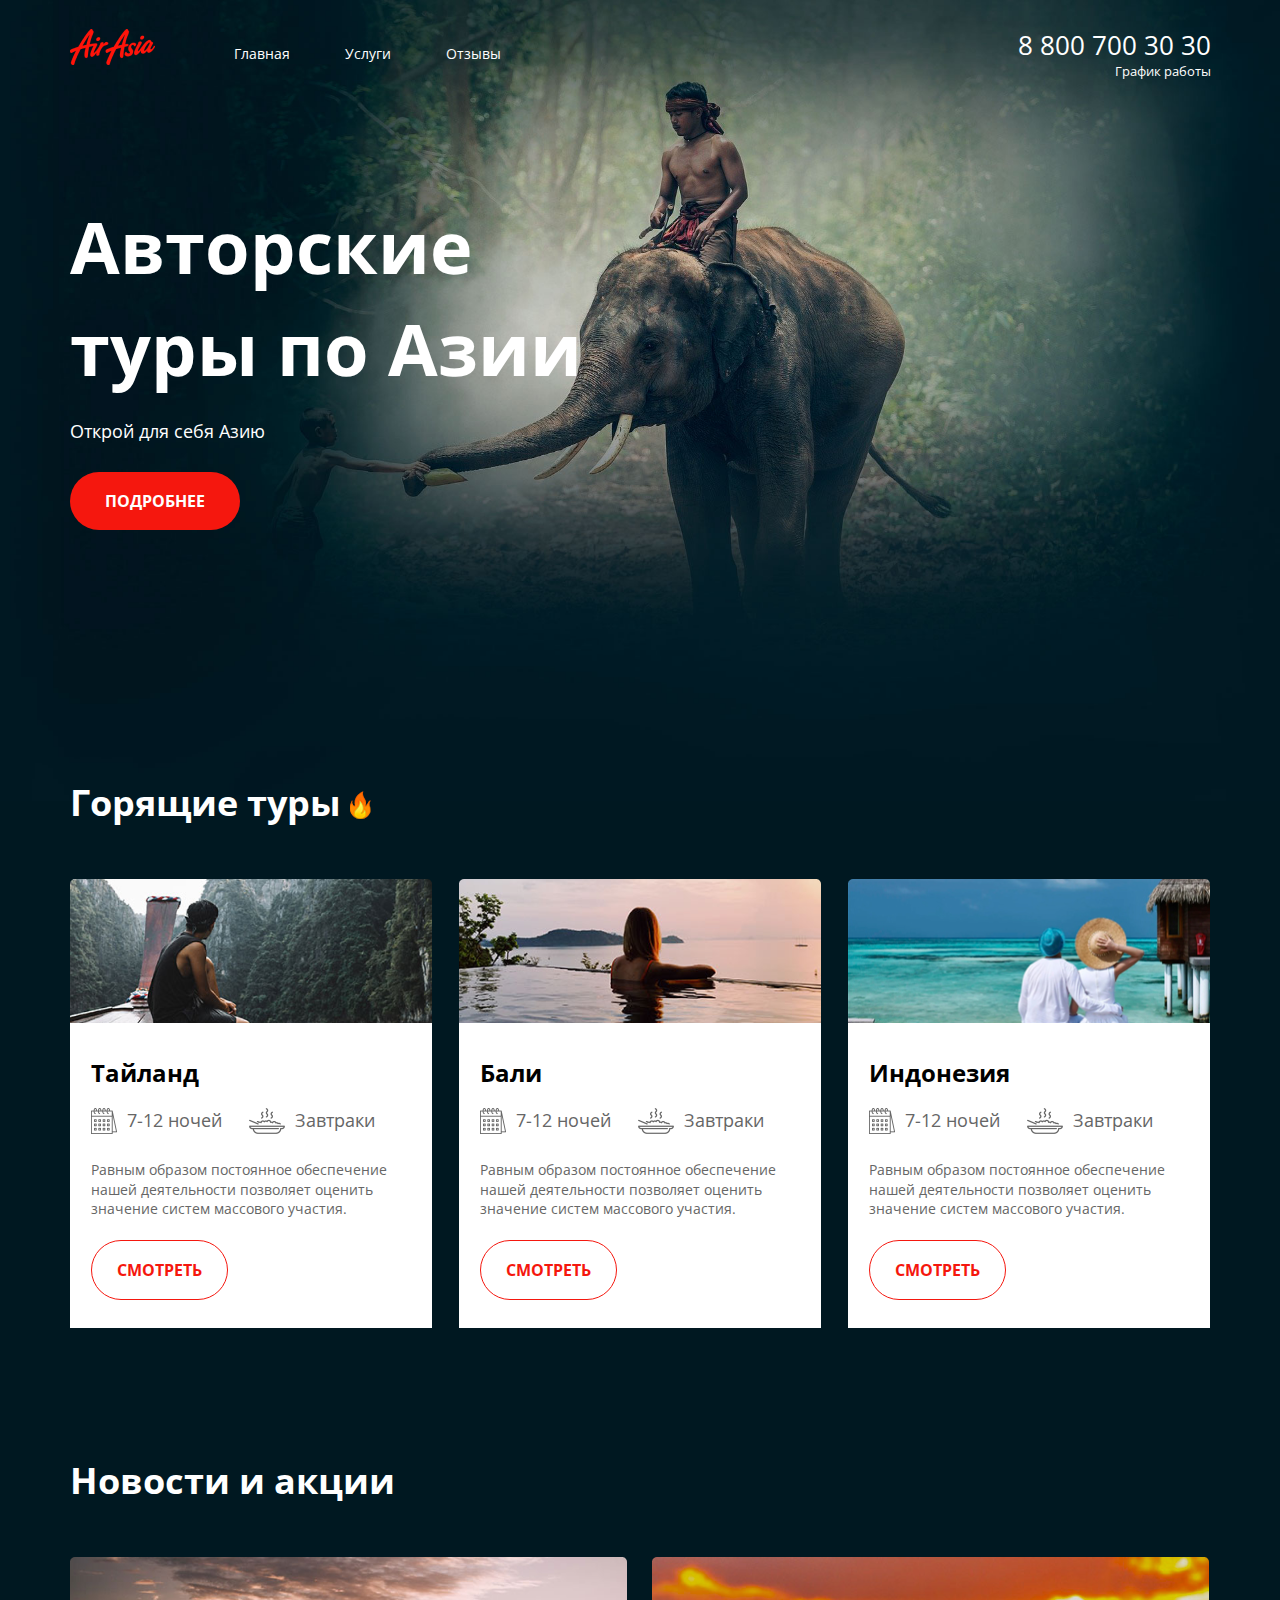
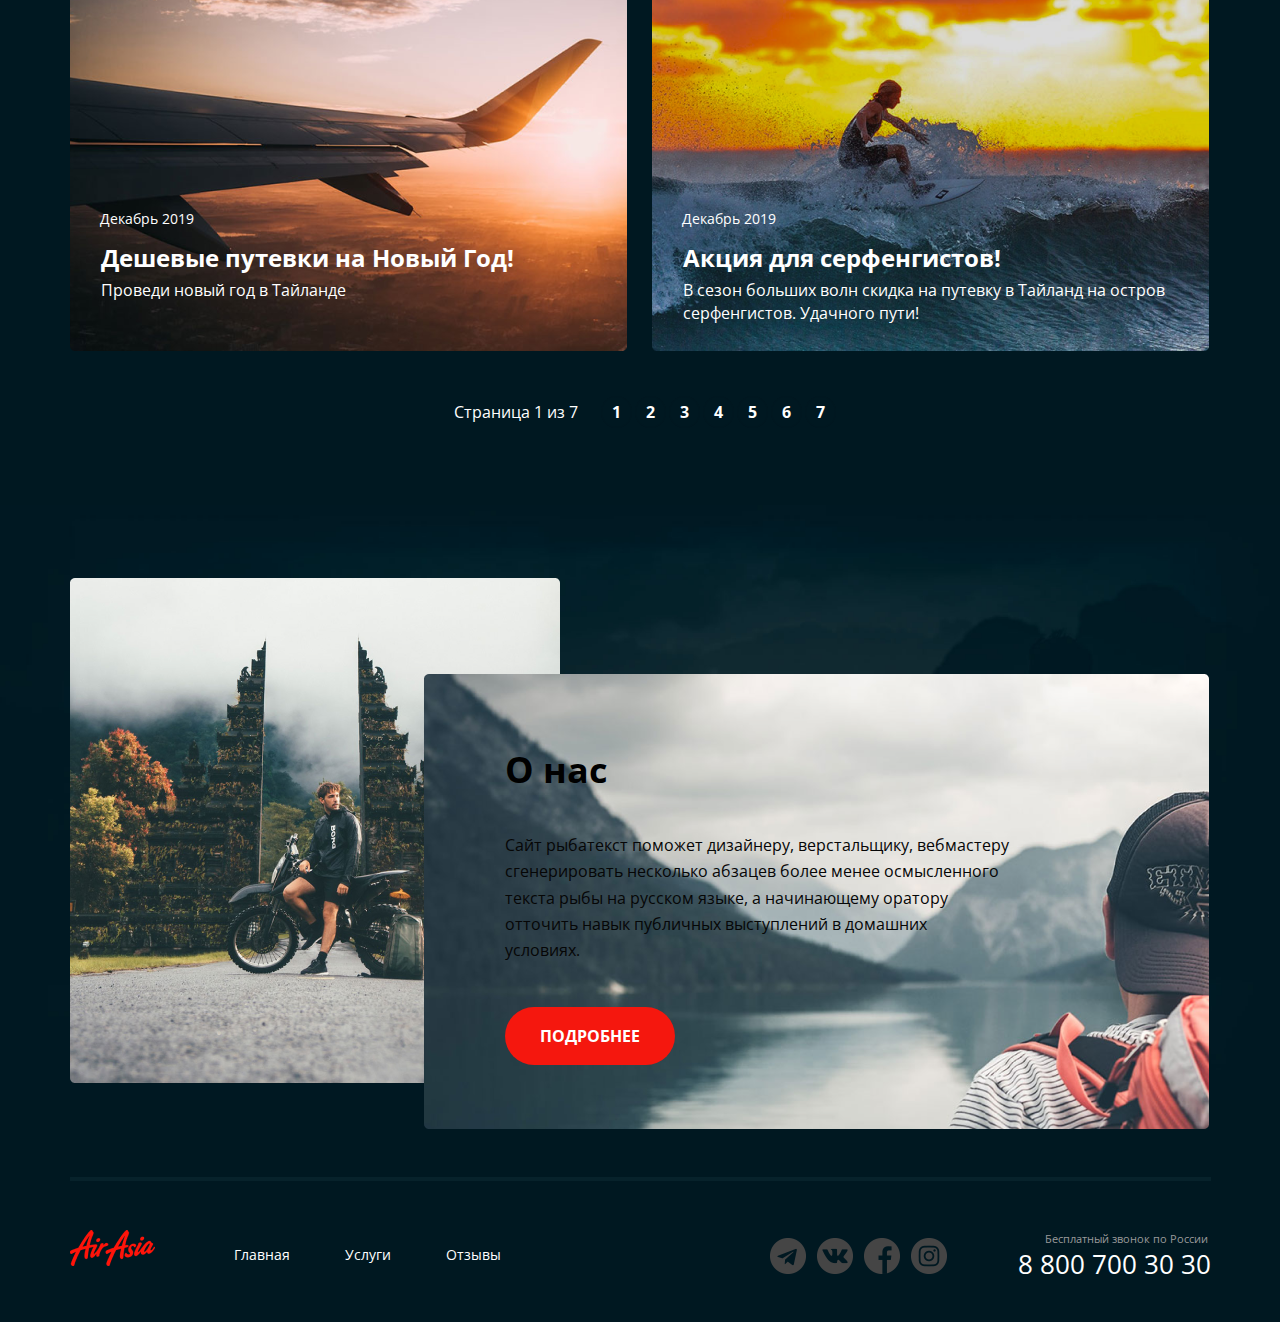
==== index.html @ 99b178eb "com" ====
<!DOCTYPE html>
<html lang="en">
<head>
	<meta charset="UTF-8">
	<meta http-equiv="X-UA-Compatible" content="IE=edge">
	<meta name="viewport" content="width=device-width, initial-scale=1.0">
	<title>Air | Asia</title>
	<link rel="preconnect" href="https://fonts.googleapis.com">
	<link rel="preconnect" href="https://fonts.gstatic.com" crossorigin>
	<link href="https://fonts.googleapis.com/css2?family=Open+Sans:wght@300;400;700&display=swap" rel="stylesheet">
	<link rel="stylesheet" href="./main.css">
</head>
<body>
	<div class="wrapper">
		<div class="wrapper__container wrapper__container--main">
			<header class="header">
				<div class="container header__container">
						<a href="#" class="logo">
							<img src="./img/air__asia__logo.png" alt=" " class="logo__img" />
						</a>
						<nav class="menu">
							<ul class="menu__list">
								<li class="menu___item">
									<a href="# " class="menu__link">Главная</a>
								</li>
								<li class="menu___item">
									<a href="# " class="menu__link">Услуги</a> 
								</li>
								<li class="menu___item">
									<a href="# " class="menu__link">Отзывы</a> 
								</li>
							</ul>
						</nav>
					<adress class="contact">
						<a href="tel.:+78007003030" class="contact__phone">
							8 800 700 30 30
						</a>
						<div class="info">
							<a href="#" class="contact__info">График работы</a>
						</div>
					</adress>
				</div>
			</header>
			<main class="maincontent">
				<section class="hello">
					<div class="container hello__container">
						<h1 class="hello__tiltle">
							Авторские<br>
							туры по Азии
						</h1>
						<div class="hello__subtiltle">
							Открой для себя Азию
						</div>
						<a href="#" class="btn">
							Подробнее
						</a>
					</div>
				</section>
				<section class="offers">
					<div class="container offers__container">
						<div class="tiltles">
							<h2 class="tiltle ">
								Горящие туры
							</h2>
								<img src="/img/flame__logo.png" alt="" class="tiltle--logo">
						</div>
						<ul class="offers__list">
							<li class="offers__item">
								<img src="./img/thailand.png" alt="" class="offers__img">
								<div class="offers__content">
									<ul class="offers__feature">
										<li class="offers__feature--tiltle">
											<h5 class="offers__tiltle">
												Тайланд
											</h5>
										</li>
										<li class="offers__feature--item">
											<img src="./img/calend.png" alt="" class="offers__feature--icon">
											<div class="offers__feature--text">
													7-12 ночей
											</div>
										</li>
										<li class="offers__feature--item">
											<img src="./img/meal.png" alt="" class="offers__feature--icon">
											<div class="offers__feature--text">
												Завтраки
											</div>
										</li>
										<li class="offers__feature--item">
											<p class="offers__text">
												Равным образом постоянное обеспечение<br>
												нашей деятельности позволяет оценить<br>
												значение систем массового участия.
											</p>
										</li>
										<li class="offers__feature--btn">
											<a href="#" class="btn btn--light">
												Смотреть
											</a>
										</li>
									</ul>
								</div>
							</li>
							<li class="offers__item">
								<img src="./img/bali.png" alt="" class="offers__img">
								<div class="offers__content">
									<ul class="offers__feature">
										<li class="offers__feature--tiltle">
											<h5 class="offers__tiltle">
												Бали
											</h5>
										</li>
										<li class="offers__feature--item">
											<img src="./img/calend.png" alt="" class="offers__feature--icon">
											<div class="offers__feature--text">
												7-12 ночей
											</div>
										</li>
										<li class="offers__feature--item">
											<img src="./img/meal.png" alt="" class="offers__feature--icon">
											<div class="offers__feature--text">
												Завтраки
											</div>
										</li>
										<li class="offers__feature--item">
											<p class="offers__text">
												Равным образом постоянное обеспечение<br>
												нашей деятельности позволяет оценить<br>
												значение систем массового участия.
											</p>
										</li>
										<li class="offers__feature--btn">
											<a href="#" class="btn btn--light">
												Смотреть
											</a>
										</li>
									</ul>
								</div>
							</li>
							<li class="offers__item">
								<img src="./img/indonesia.png" alt="" class="offers__img">
								<div class="offers__content">
									<ul class="offers__feature">
										<li class="offers__feature--tiltle">
											<h5 class="offers__tiltle">
												Индонезия
											</h5>
										</li>
										<li class="offers__feature--item">
											<img src="./img/calend.png" alt="" class="offers__feature--icon">
											<div class="offers__feature--text">
												7-12 ночей
											</div>
										</li>
										<li class="offers__feature--item">
											<img src="./img/meal.png" alt="" class="offers__feature--icon">
											<div class="offers__feature--text">
												Завтраки
											</div>
										</li>
										<li class="offers__feature--item">
											<p class="offers__text">
												Равным образом постоянное обеспечение<br>
												нашей деятельности позволяет оценить<br>
												значение систем массового участия.
											</p>
										</li>
										<li class="offers__feature--btn">
											<a href="#" class="btn btn--light">
												Смотреть
											</a>
										</li>
									</ul>
								</div>
							</li>
						</ul>
					</div>
				</section>
				<section class="promotions">
					<div class="container promotions__container">
						<h2 class="tiltle">
							Новости и акции
						</h2>
						<ul class="promotions__list">
							<li class="promotions__item-one">
								<ul class="promotions__feature">
									<li class="promotions__feature--item">
										<p class="promotions__text--tiltle">
											Декабрь 2019
										</p>
									</li>
									<h3 class="promotions__tiltle">
										Дешевые путевки на Новый Год!
									</h3>
									<li class="promotions__feature--item">
										<p class="promotions__text">
											Проведи новый год в Тайланде
										</p>
									</li>
								</ul>
							</li>
							<li class="promotions__item-two">
								<ul class="promotions__feature">
									<li class="promotions__feature--item">
										<p class="promotions__text--tiltle">
											Декабрь 2019
										</p>
									</li>
									<h3 class="promotions__tiltle">
										Акция для серфенгистов!
									</h3>
									<li class="promotions__feature--item">
										<p class="promotions__text">
											В сезон больших волн скидка на путевку в Тайланд на остров<br>
											серфенгистов. Удачного пути!
										</p>
									</li>
								</ul>
							</li>
						</ul>
						<div class="pages">
							<p class="page">
								Страница 1 из 7
							</p>
							<ul class="pages__list">
								<li class="pages_item">
									<a href="#" class="pages_item-btn">
										1
									</a>
								</li>
								<li class="pages_item">
									<a href="#" class="pages_item-btn">
										2
									</a>
								</li>
								<li class="pages_item">
									<a href="#" class="pages_item-btn">
										3
									</a>
								</li>
								<li class="pages_item">
									<a href="#" class="pages_item-btn">
										4
									</a>
								</li>
								<li class="pages_item">
									<a href="#" class="pages_item-btn">
										5
									</a>
								</li>
								<li class="pages_item">
									<a href="#" class="pages_item-btn">
										6
									</a>
								</li>
								<li class="pages_item">
									<a href="#" class="pages_item-btn">
										7
									</a>
								</li>
							</ul>
						</div>
					</div>
				</section>
				<section class="aboutus">
					<div class="container aboutus__container">
						<div class="aboutus__logo-first">
						</div>
						<div class="aboutus__logo-second">
							<h2 class="tiltle tiltle--color-black">
								О нас
							</h2>
							<p class="aboutus__content">
								Сайт рыбатекст поможет дизайнеру, верстальщику, вебмастеру<br>
								сгенерировать несколько абзацев более менее осмысленного<br>
								текста рыбы на русском языке, а начинающему оратору<br>
								отточить навык публичных выступлений в домашних<br>
								условиях. 
							</p>
							<a href="#" class="btn aboutus__btn">
								Подробнее
							</a>
						</div>
					</div>
				</section>
			</main>
			<footer class="footer">
				<div class="container footer__container">
					<div class="logo__nav">
						<a href="#" class="logo">
							<img src="./img/air__asia__logo.png" alt=" " class="logo__img footer__logo" />
						</a>
						<nav class="menu">
							<ul class="menu__list">
								<li class="menu___item">
									<a href="# " class="menu__link">Главная</a>
								</li>
								<li class="menu___item">
									<a href="# " class="menu__link">Услуги</a> 
								</li>
								<li class="menu___item">
									<a href="# " class="menu__link">Отзывы</a> 
								</li>
							</ul>
						</nav>
						<ul class="socials__list">
							<li class="socials__item">
								<a href="#" class="socials__link">
									<img src="./img/telegram.png" alt="" class="socials__logo">
								</a>
							</li>
							<li class="socials__item">
								<a href="#" class="socials__link">
									<img src="./img/vk.png" alt="" class="socials__logo">
								</a>
							</li>
							<li class="socials__item">
								<a href="#" class="socials__link">
									<img src="./img/f.png" alt="" class="socials__logo">
								</a>
							</li>
							<li class="socials__item">
								<a href="#" class="socials__link">
									<img src="./img/in.png" alt="" class="socials__logo">
								</a>
							</li>
							<li class="socials__item">
								<p class="contact__text contact__text--small">
									Бесплатный звонок по России
								</p>
								<a href="tel.:+78007003030" class="contact__phone footer__phone">
									8 800 700 30 30
								</a>
							</li>
						</ul>	
					</div>
				</div>
			</footer>
		</div>
	</div>
</body>
</html>
---- main.css ----
@import url(./blocks/base.css);
@import url(./blocks/header.css);
@import url(./blocks/hello.css);
@import url(./blocks/offers.css);
@import url(./blocks/promotions.css);
@import url(./blocks/aboutus.css);
@import url(./blocks/footer.css);
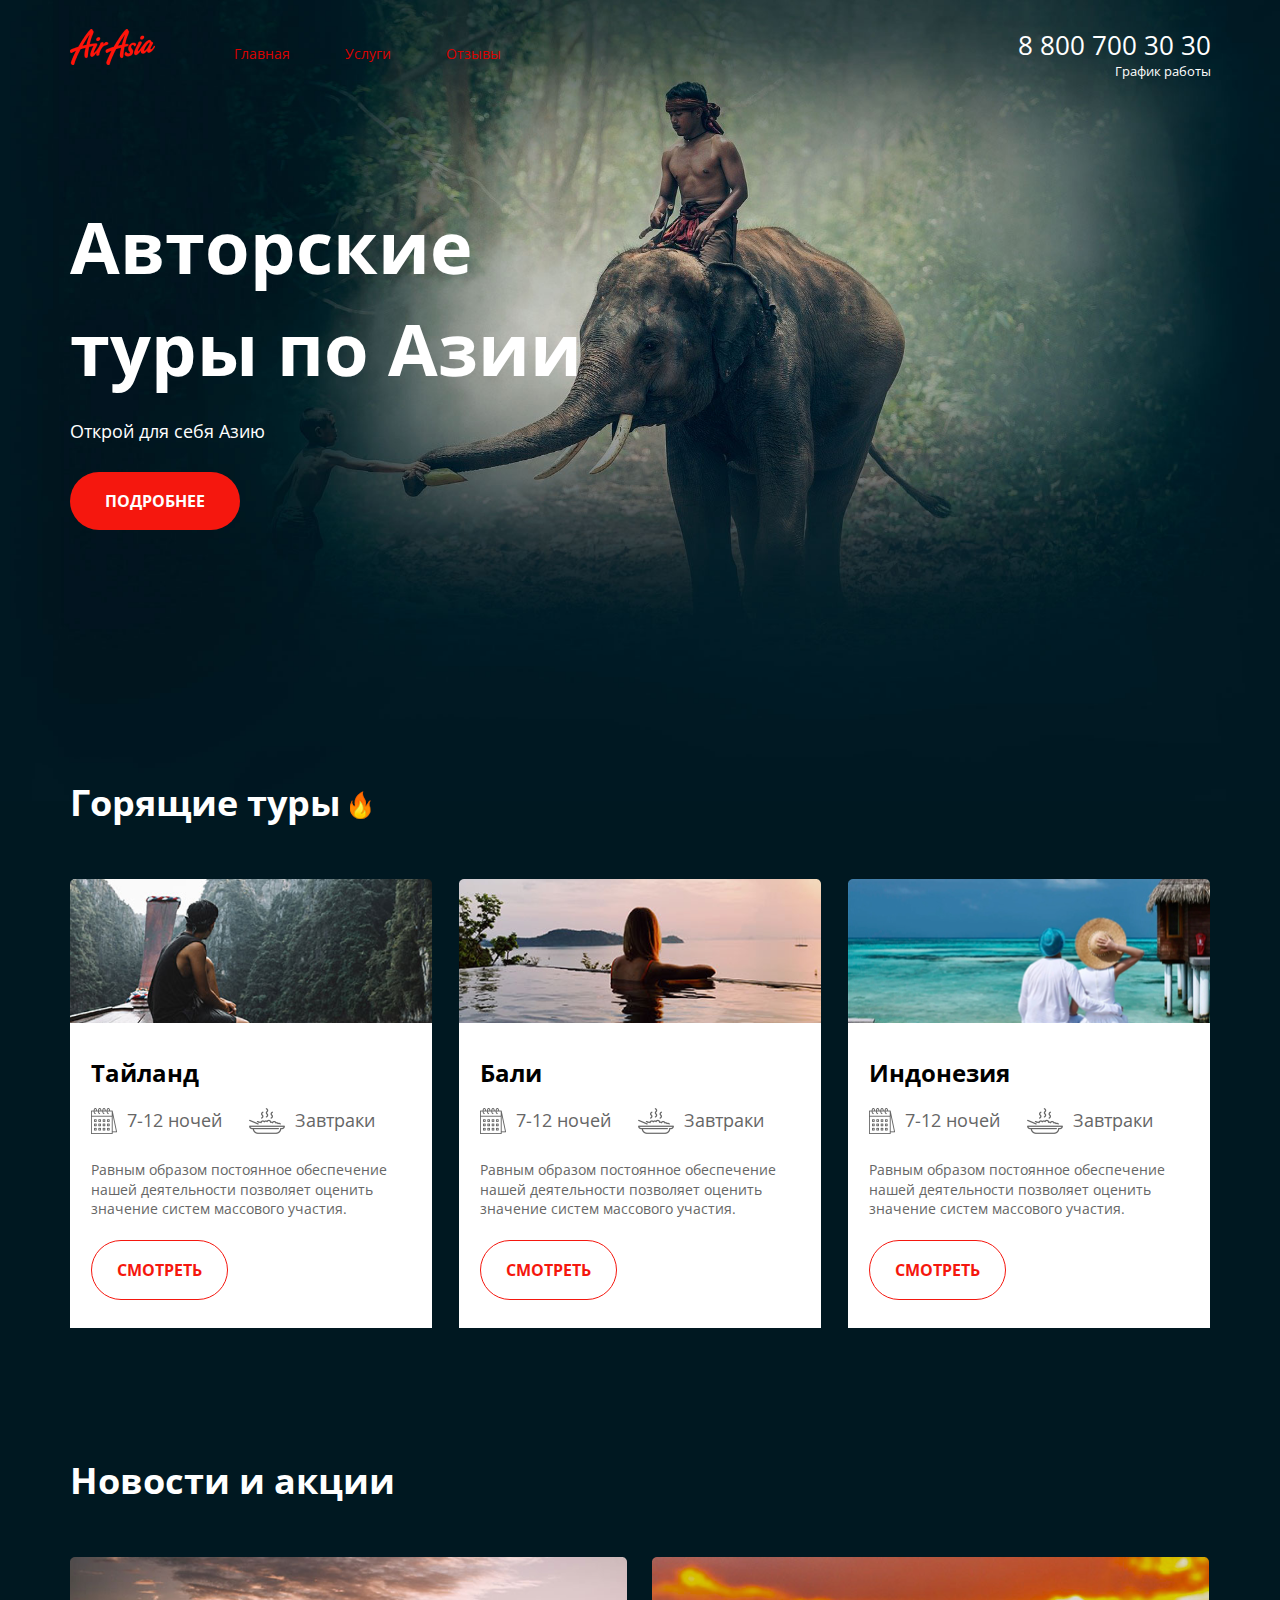
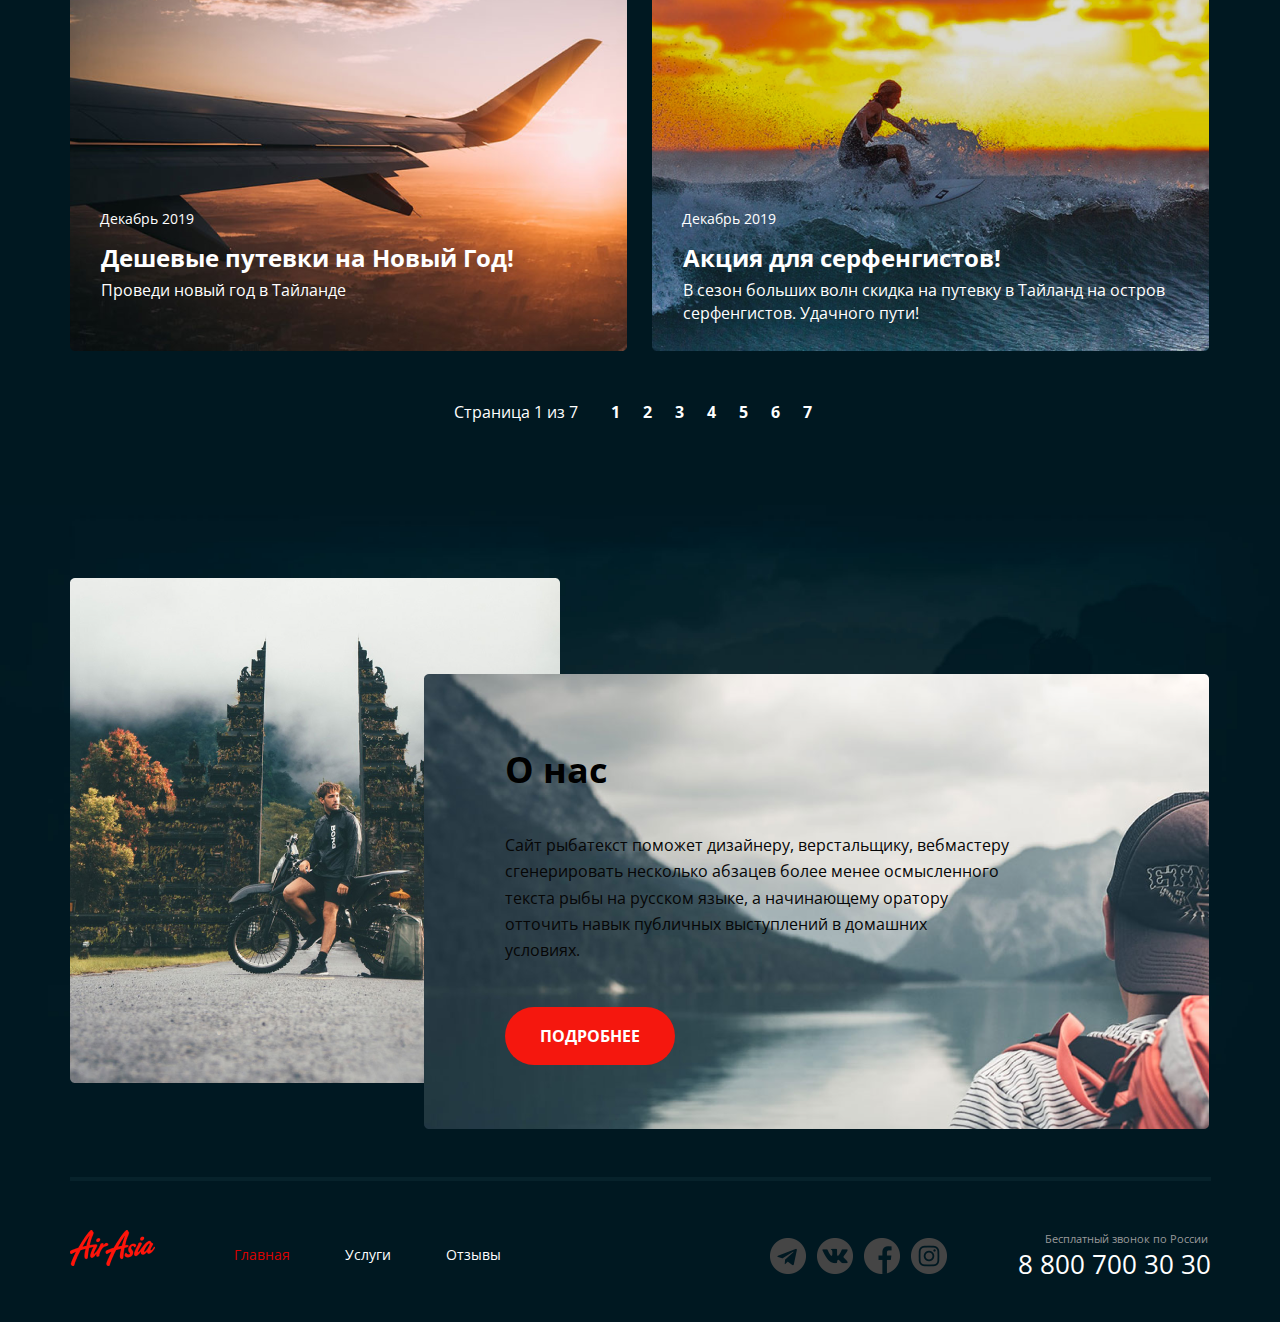
==== commit 029d2864: "com" ====
--- a/index.html
+++ b/index.html
@@ -20,13 +20,13 @@
 						</a>
 						<nav class="menu">
 							<ul class="menu__list">
-								<li class="menu___item">
+								<li class="menu__item menu__item--active">
 									<a href="# " class="menu__link">Главная</a>
 								</li>
-								<li class="menu___item">
+								<li class="menu__item menu__item--active">
 									<a href="# " class="menu__link">Услуги</a> 
 								</li>
-								<li class="menu___item">
+								<li class="menu__item menu__item--active">
 									<a href="# " class="menu__link">Отзывы</a> 
 								</li>
 							</ul>
@@ -292,13 +292,13 @@
 						</a>
 						<nav class="menu">
 							<ul class="menu__list">
-								<li class="menu___item">
+								<li class="menu__item menu__item--active">
 									<a href="# " class="menu__link">Главная</a>
 								</li>
-								<li class="menu___item">
+								<li class="menu__item">
 									<a href="# " class="menu__link">Услуги</a> 
 								</li>
-								<li class="menu___item">
+								<li class="menu__item">
 									<a href="# " class="menu__link">Отзывы</a> 
 								</li>
 							</ul>
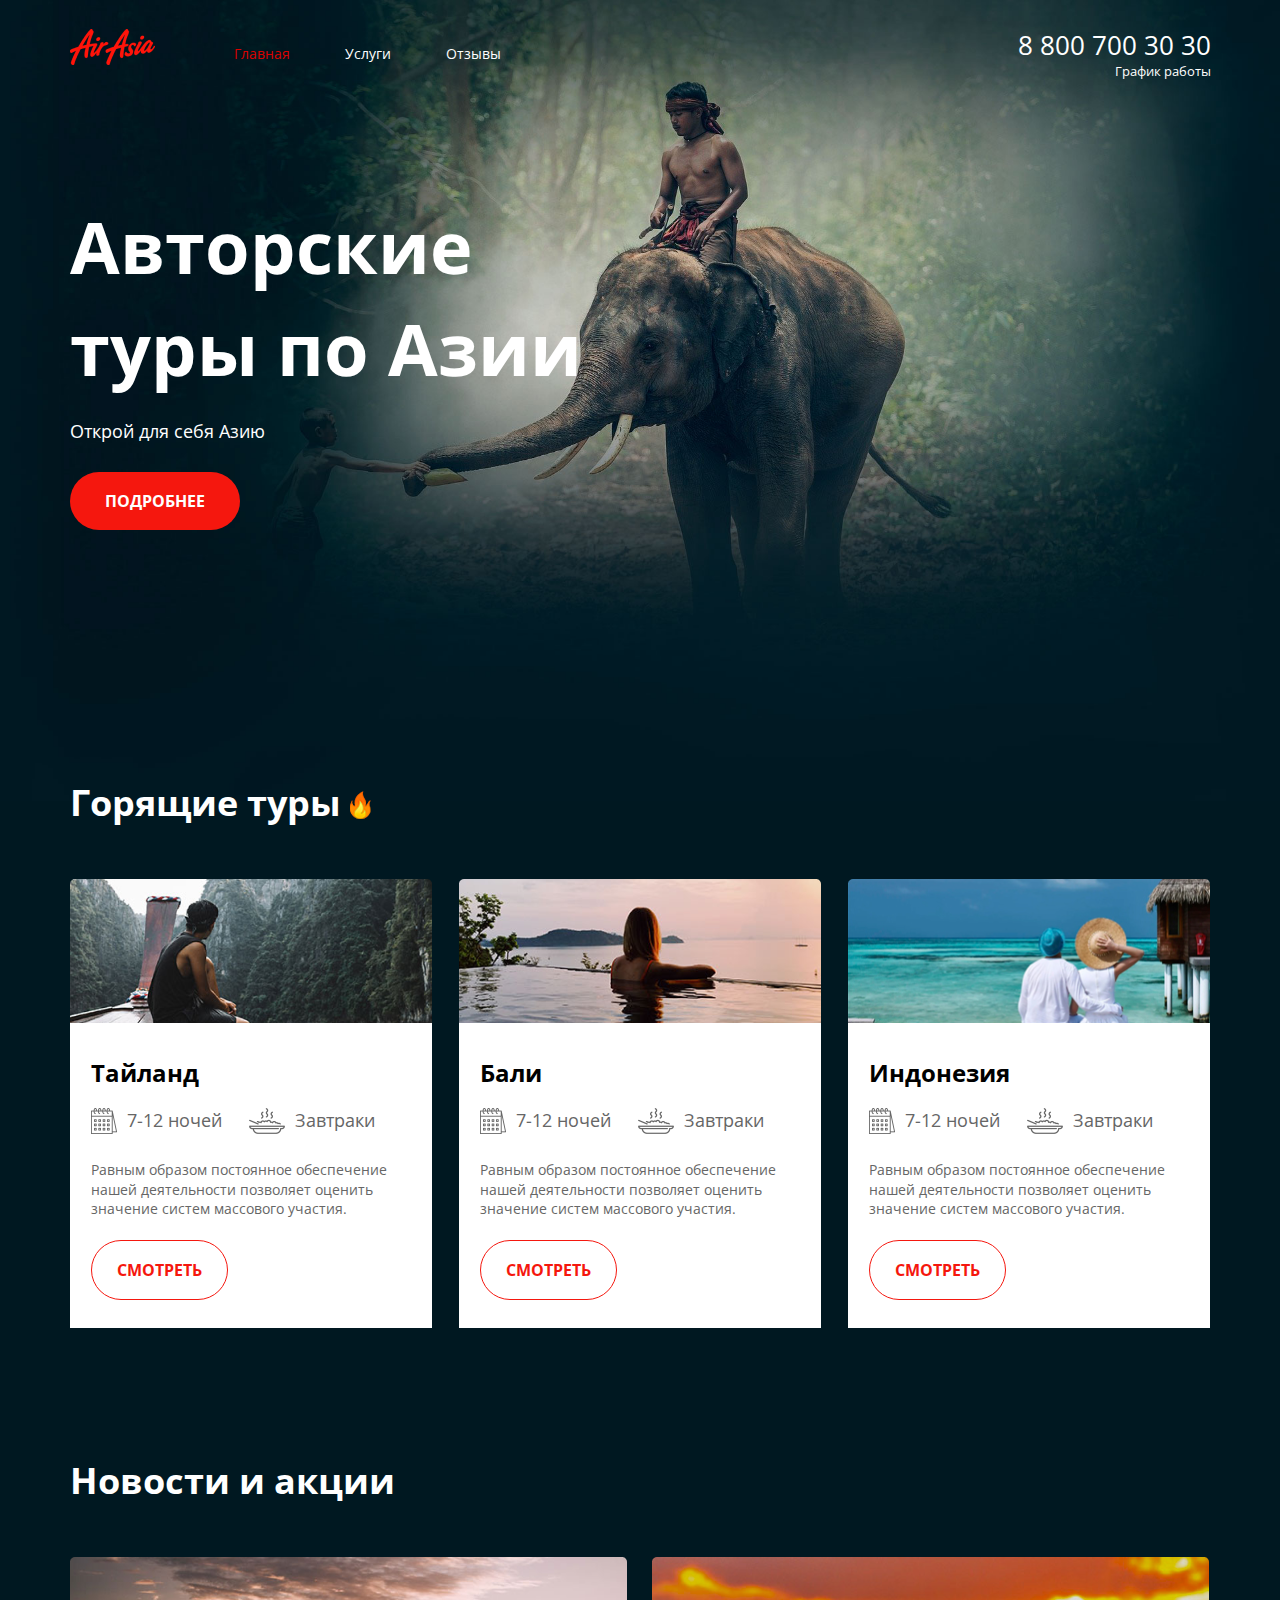
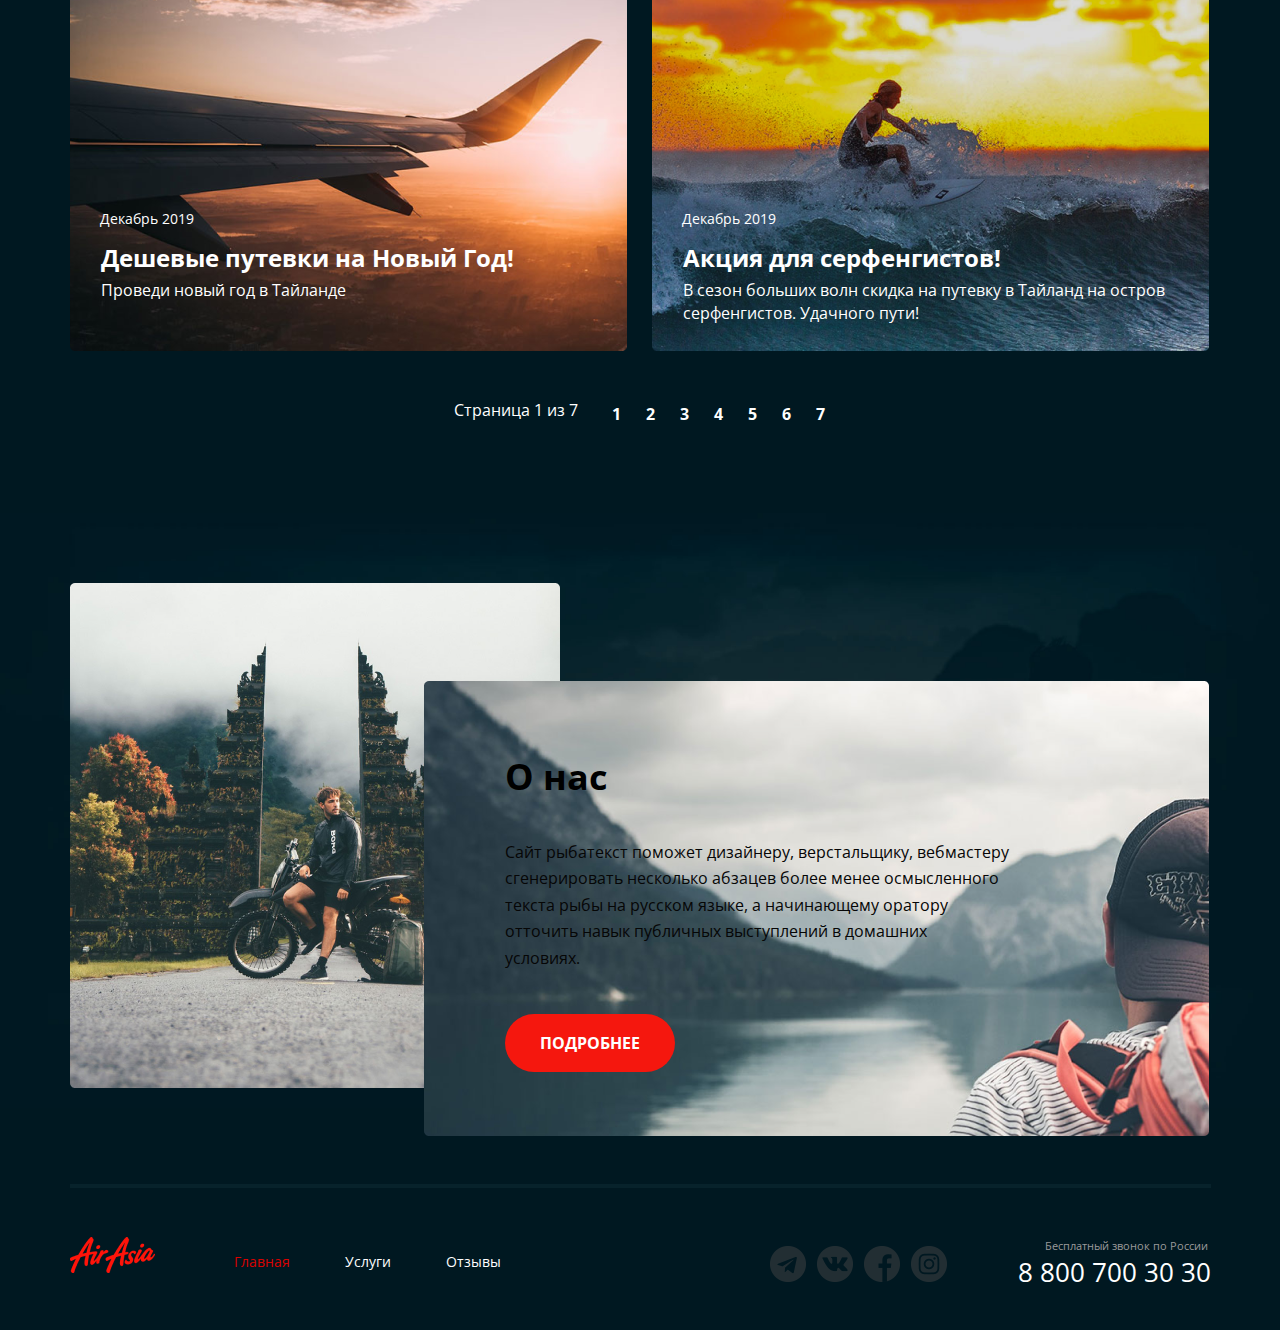
==== commit c2f6f1cb: "com" ====
--- a/index.html
+++ b/index.html
@@ -23,10 +23,10 @@
 								<li class="menu__item menu__item--active">
 									<a href="# " class="menu__link">Главная</a>
 								</li>
-								<li class="menu__item menu__item--active">
+								<li class="menu__item">
 									<a href="# " class="menu__link">Услуги</a> 
 								</li>
-								<li class="menu__item menu__item--active">
+								<li class="menu__item">
 									<a href="# " class="menu__link">Отзывы</a> 
 								</li>
 							</ul>
@@ -62,7 +62,7 @@
 							<h2 class="tiltle ">
 								Горящие туры
 							</h2>
-								<img src="/img/flame__logo.png" alt="" class="tiltle--logo">
+								<img src="./img/flame__logo.png" alt="" class="tiltle--logo">
 						</div>
 						<ul class="offers__list">
 							<li class="offers__item">
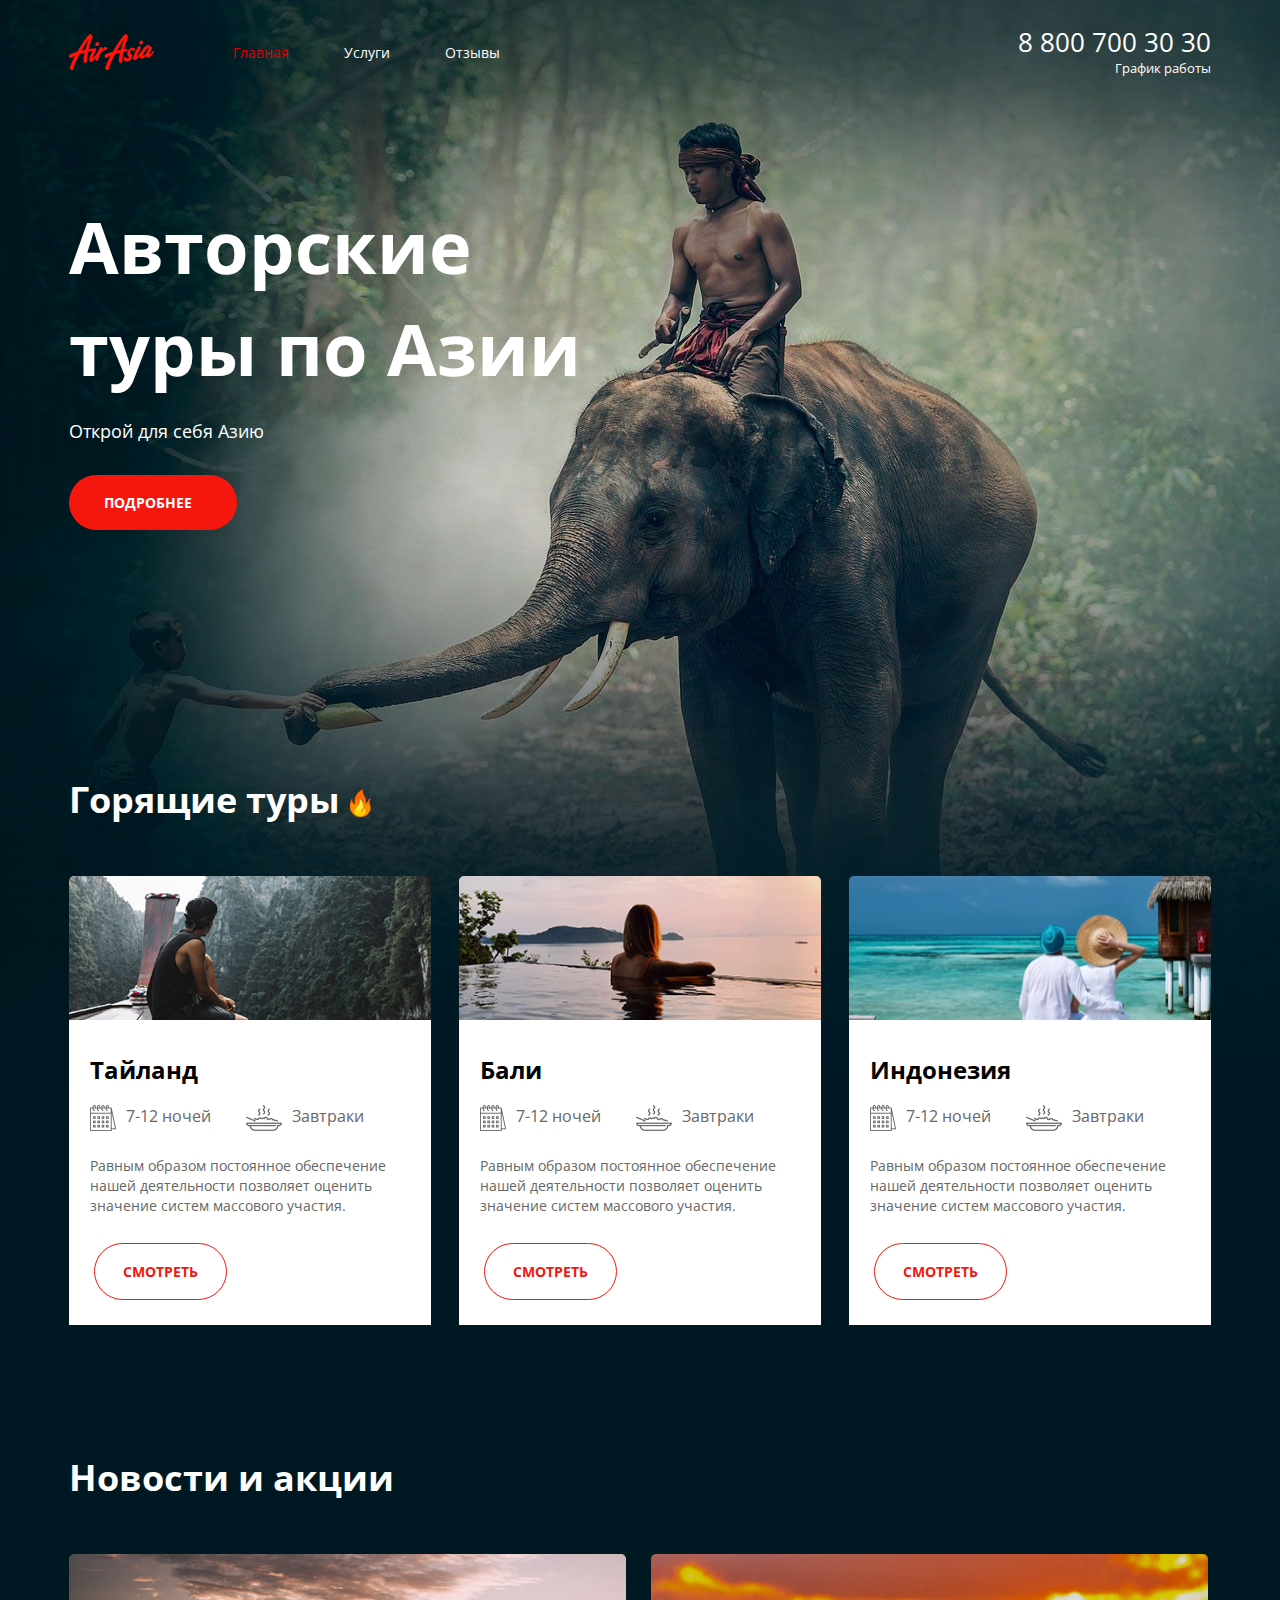
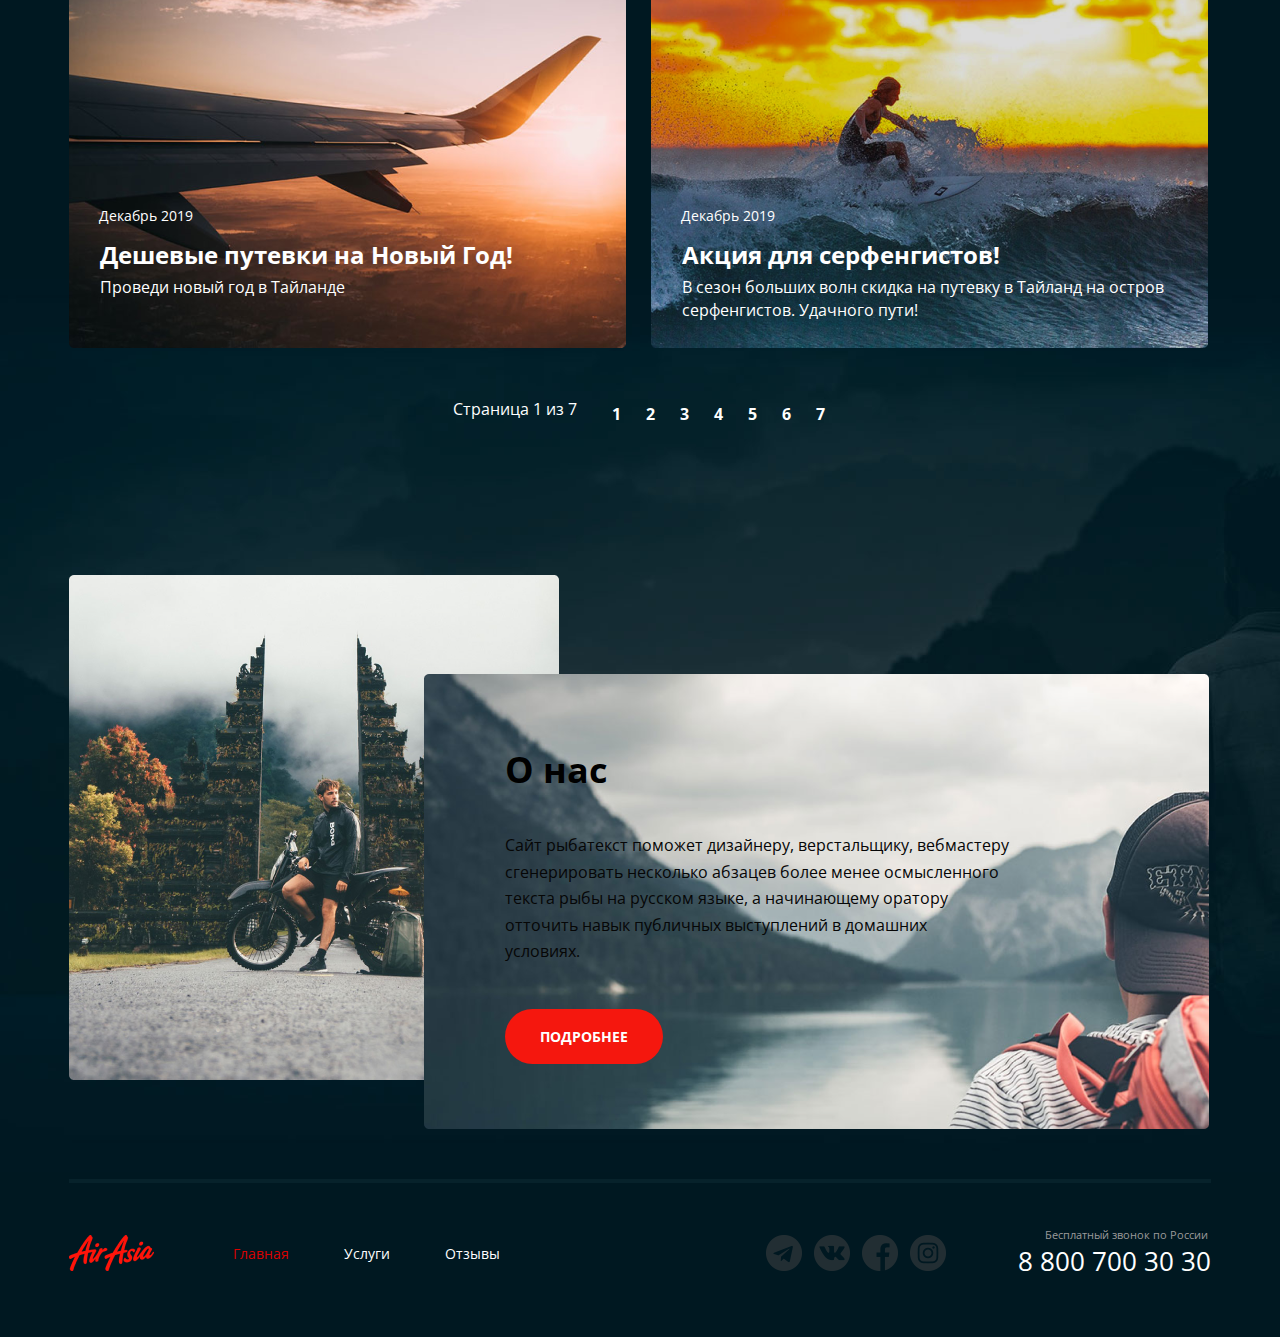
==== commit 1c17dc99: "com" ====
--- a/index.html
+++ b/index.html
@@ -3,7 +3,7 @@
 <head>
 	<meta charset="UTF-8">
 	<meta http-equiv="X-UA-Compatible" content="IE=edge">
-	<meta name="viewport" content="width=device-width, initial-scale=1.0">
+	<meta name="viewport" content="width=1162, initial-scale=1.0">
 	<title>Air | Asia</title>
 	<link rel="preconnect" href="https://fonts.googleapis.com">
 	<link rel="preconnect" href="https://fonts.gstatic.com" crossorigin>
@@ -11,332 +11,319 @@
 	<link rel="stylesheet" href="./main.css">
 </head>
 <body>
-	<div class="wrapper">
-		<div class="wrapper__container wrapper__container--main">
-			<header class="header">
-				<div class="container header__container">
-						<a href="#" class="logo">
-							<img src="./img/air__asia__logo.png" alt=" " class="logo__img" />
-						</a>
-						<nav class="menu">
-							<ul class="menu__list">
-								<li class="menu__item menu__item--active">
-									<a href="# " class="menu__link">Главная</a>
-								</li>
-								<li class="menu__item">
-									<a href="# " class="menu__link">Услуги</a> 
-								</li>
-								<li class="menu__item">
-									<a href="# " class="menu__link">Отзывы</a> 
-								</li>
-							</ul>
-						</nav>
-					<adress class="contact">
-						<a href="tel.:+78007003030" class="contact__phone">
+	<div class="wrapper wrapper__content">
+		<header class="header">
+			<div class="container header__container">
+				<div class="logo__nav">
+					<a href="#" class="logo">
+						<img src="./img/air__asia__logo.png" alt=" " class="logo__img" />
+					</a>
+					<nav class="menu">
+						<ul class="menu__list">
+							<li class="menu__item menu__item--active">
+								<a href="index.html" class="menu__link">Главная</a>
+							</li>
+							<li class="menu__item">
+								<a href="services.html" class="menu__link">Услуги</a> 
+							</li>
+							<li class="menu__item">
+								<a href="# " class="menu__link">Отзывы</a> 
+							</li>
+						</ul>
+					</nav>
+				</div>
+				<adress class="contact">
+					<a href="tel.:+78007003030" class="contact__phone">
+						8 800 700 30 30
+					</a>
+					<div class="info">
+						<a href="#" class="contact__info">График работы</a>
+					</div>
+				</adress>
+			</div>
+		</header>
+		<main class="maincontent">
+			<section class="hello">
+				<div class="container hello__container">
+					<h1 class="hello__tiltle">
+						Авторские<br>
+						туры по Азии
+					</h1>
+					<div class="hello__subtiltle">
+						Открой для себя Азию
+					</div>
+					<a href="#" class="button">
+						Подробнее
+					</a>
+				</div>
+			</section>
+			<section class="offers">
+				<div class="container offers__container">
+					<div class="tiltles">
+						<h2 class="tiltle ">
+							Горящие туры
+						</h2>
+							<img src="./img/flame__logo.png" alt="" class="tiltle--logo">
+					</div>
+					<ul class="offers__list">
+						<li class="offers__item">
+							<img src="./img/thailand.png" alt="" class="offers__img">
+							<ul class="offers__feature">
+								<li class="offers__feature--tiltle">
+									<h5 class="offers__tiltle">
+										Тайланд
+									</h5>
+								</li>
+								<li class="offers__feature--item">
+										<img src="./img/calend.png" alt="" class="offers__feature--icon">
+										<div class="offers__feature--text">
+												7-12 ночей
+										</div>
+										<img src="./img/meal.png" alt="" class="offers__feature--icon">
+										<div class="offers__feature--text">
+											Завтраки
+										</div>
+								</li>
+								<li class="offers__feature--item">
+									<p class="offers__text">
+										Равным образом постоянное обеспечение<br>
+										нашей деятельности позволяет оценить<br>
+										значение систем массового участия.
+									</p>
+								</li>
+								<li class="offers__feature--button">
+									<a href="#" class="button button--light">
+										Смотреть
+									</a>
+								</li>
+							</ul>
+						</li>
+						<li class="offers__item">
+							<img src="./img/bali.png" alt="" class="offers__img">
+							<ul class="offers__feature">
+								<li class="offers__feature--tiltle">
+									<h5 class="offers__tiltle">
+										Бали
+									</h5>
+								</li>
+								<li class="offers__feature--item">
+									<img src="./img/calend.png" alt="" class="offers__feature--icon">
+									<div class="offers__feature--text">
+										7-12 ночей
+									</div>
+									<img src="./img/meal.png" alt="" class="offers__feature--icon">
+									<div class="offers__feature--text">
+										Завтраки
+									</div>
+								</li>
+								<li class="offers__feature--item">
+									<p class="offers__text">
+										Равным образом постоянное обеспечение<br>
+										нашей деятельности позволяет оценить<br>
+										значение систем массового участия.
+									</p>
+								</li>
+								<li class="offers__feature--button">
+									<a href="#" class="button button--light">
+										Смотреть
+									</a>
+								</li>
+							</ul>
+						</li>
+						<li class="offers__item">
+							<img src="./img/indonesia.png" alt="" class="offers__img">
+							<ul class="offers__feature">
+								<li class="offers__feature--tiltle">
+									<h5 class="offers__tiltle">
+										Индонезия
+									</h5>
+								</li>
+								<li class="offers__feature--item">
+									<img src="./img/calend.png" alt="" class="offers__feature--icon">
+									<div class="offers__feature--text">
+										7-12 ночей
+									</div>
+									<img src="./img/meal.png" alt="" class="offers__feature--icon">
+									<div class="offers__feature--text">
+										Завтраки
+									</div>
+								</li>
+								<li class="offers__feature--item">
+									<p class="offers__text">
+										Равным образом постоянное обеспечение<br>
+										нашей деятельности позволяет оценить<br>
+										значение систем массового участия.
+									</p>
+								</li>
+								<li class="offers__feature--button">
+									<a href="#" class="button button--light">
+										Смотреть
+									</a>
+								</li>
+							</ul>
+						</li>
+					</ul>
+				</div>
+			</section>
+			<section class="promotions">
+				<div class="container promotions__container">
+					<h2 class="tiltle">
+						Новости и акции
+					</h2>
+					<ul class="promotions__list">
+						<li class="promotions__item-one">
+							<ul class="promotions__feature">
+								<li class="promotions__feature--item">
+									<p class="promotions__text--tiltle">
+										Декабрь 2019
+									</p>
+								</li>
+								<h3 class="promotions__tiltle">
+									Дешевые путевки на Новый Год!
+								</h3>
+								<li class="promotions__feature--item">
+									<p class="promotions__text">
+										Проведи новый год в Тайланде
+									</p>
+								</li>
+							</ul>
+						</li>
+						<li class="promotions__item-two">
+							<ul class="promotions__feature">
+								<li class="promotions__feature--item">
+									<p class="promotions__text--tiltle">
+										Декабрь 2019
+									</p>
+								</li>
+								<h3 class="promotions__tiltle">
+									Акция для серфенгистов!
+								</h3>
+								<li class="promotions__feature--item">
+									<p class="promotions__text">
+										В сезон больших волн скидка на путевку в Тайланд на остров<br>
+										серфенгистов. Удачного пути!
+									</p>
+								</li>
+							</ul>
+						</li>
+					</ul>
+					<div class="pages">
+						<p class="page">
+							Страница 1 из 7
+						</p>
+						<ul class="pages__list">
+							<li class="pages__item">
+								<a href="#" class="pages__item--button">
+									1
+								</a>
+							</li>
+							<li class="pages__item">
+								<a href="#" class="pages__item--button">
+									2
+								</a>
+							</li>
+							<li class="pages__item">
+								<a href="#" class="pages__item--button">
+									3
+								</a>
+							</li>
+							<li class="pages__item">
+								<a href="#" class="pages__item--button">
+									4
+								</a>
+							</li>
+							<li class="pages__item">
+								<a href="#" class="pages__item--button">
+									5
+								</a>
+							</li>
+							<li class="pages__item">
+								<a href="#" class="pages__item--button">
+									6
+								</a>
+							</li>
+							<li class="pages__item">
+								<a href="#" class="pages__item--button">
+									7
+								</a>
+							</li>
+						</ul>
+					</div>
+				</div>
+			</section>
+			<section class="aboutus">
+				<div class="container aboutus__container">
+					<div class="aboutus__logo-first"></div>
+					<div class="aboutus__logo-second">
+						<h2 class="tiltle tiltle--color-black">
+							О нас
+						</h2>
+						<p class="aboutus__content">
+							Сайт рыбатекст поможет дизайнеру, верстальщику, вебмастеру<br>
+							сгенерировать несколько абзацев более менее осмысленного<br>
+							текста рыбы на русском языке, а начинающему оратору<br>
+							отточить навык публичных выступлений в домашних<br>
+							условиях. 
+						</p>
+						<a href="#" class="button aboutus__button">
+							Подробнее
+						</a>
+					</div>
+				</div>
+			</section>
+		</main>
+		<footer class="footer">
+			<div class="container footer__container footer__container--section">
+				<div class="logo__nav logo__nav--footer">
+					<a href="#" class="logo">
+						<img src="./img/air__asia__logo.png" alt=" " class="logo__img" />
+					</a>
+					<nav class="menu">
+						<ul class="menu__list">
+							<li class="menu__item menu__item--active">
+								<a href="index.html" class="menu__link">Главная</a>
+							</li>
+							<li class="menu__item">
+								<a href="services.html" class="menu__link">Услуги</a> 
+							</li>
+							<li class="menu__item">
+								<a href="# " class="menu__link">Отзывы</a> 
+							</li>
+						</ul>
+					</nav>
+				</div>
+				<ul class="socials__list">
+					<li class="socials__item">
+						<a href="#" class="socials__link">
+							<img src="./img/telegram.png" alt="" class="socials__logo">
+						</a>
+					</li>
+					<li class="socials__item">
+						<a href="#" class="socials__link">
+							<img src="./img/vk.png" alt="" class="socials__logo">
+						</a>
+					</li>
+					<li class="socials__item">
+						<a href="#" class="socials__link">
+							<img src="./img/f.png" alt="" class="socials__logo">
+						</a>
+					</li>
+					<li class="socials__item">
+						<a href="#" class="socials__link">
+							<img src="./img/in.png" alt="" class="socials__logo">
+						</a>
+					</li>
+					<li class="socials__item">
+						<p class="contact__text contact__text--small">
+							Бесплатный звонок по России
+						</p>
+						<a href="tel.:+78007003030" class="contact__phone footer__phone">
 							8 800 700 30 30
 						</a>
-						<div class="info">
-							<a href="#" class="contact__info">График работы</a>
-						</div>
-					</adress>
-				</div>
-			</header>
-			<main class="maincontent">
-				<section class="hello">
-					<div class="container hello__container">
-						<h1 class="hello__tiltle">
-							Авторские<br>
-							туры по Азии
-						</h1>
-						<div class="hello__subtiltle">
-							Открой для себя Азию
-						</div>
-						<a href="#" class="btn">
-							Подробнее
-						</a>
-					</div>
-				</section>
-				<section class="offers">
-					<div class="container offers__container">
-						<div class="tiltles">
-							<h2 class="tiltle ">
-								Горящие туры
-							</h2>
-								<img src="./img/flame__logo.png" alt="" class="tiltle--logo">
-						</div>
-						<ul class="offers__list">
-							<li class="offers__item">
-								<img src="./img/thailand.png" alt="" class="offers__img">
-								<div class="offers__content">
-									<ul class="offers__feature">
-										<li class="offers__feature--tiltle">
-											<h5 class="offers__tiltle">
-												Тайланд
-											</h5>
-										</li>
-										<li class="offers__feature--item">
-											<img src="./img/calend.png" alt="" class="offers__feature--icon">
-											<div class="offers__feature--text">
-													7-12 ночей
-											</div>
-										</li>
-										<li class="offers__feature--item">
-											<img src="./img/meal.png" alt="" class="offers__feature--icon">
-											<div class="offers__feature--text">
-												Завтраки
-											</div>
-										</li>
-										<li class="offers__feature--item">
-											<p class="offers__text">
-												Равным образом постоянное обеспечение<br>
-												нашей деятельности позволяет оценить<br>
-												значение систем массового участия.
-											</p>
-										</li>
-										<li class="offers__feature--btn">
-											<a href="#" class="btn btn--light">
-												Смотреть
-											</a>
-										</li>
-									</ul>
-								</div>
-							</li>
-							<li class="offers__item">
-								<img src="./img/bali.png" alt="" class="offers__img">
-								<div class="offers__content">
-									<ul class="offers__feature">
-										<li class="offers__feature--tiltle">
-											<h5 class="offers__tiltle">
-												Бали
-											</h5>
-										</li>
-										<li class="offers__feature--item">
-											<img src="./img/calend.png" alt="" class="offers__feature--icon">
-											<div class="offers__feature--text">
-												7-12 ночей
-											</div>
-										</li>
-										<li class="offers__feature--item">
-											<img src="./img/meal.png" alt="" class="offers__feature--icon">
-											<div class="offers__feature--text">
-												Завтраки
-											</div>
-										</li>
-										<li class="offers__feature--item">
-											<p class="offers__text">
-												Равным образом постоянное обеспечение<br>
-												нашей деятельности позволяет оценить<br>
-												значение систем массового участия.
-											</p>
-										</li>
-										<li class="offers__feature--btn">
-											<a href="#" class="btn btn--light">
-												Смотреть
-											</a>
-										</li>
-									</ul>
-								</div>
-							</li>
-							<li class="offers__item">
-								<img src="./img/indonesia.png" alt="" class="offers__img">
-								<div class="offers__content">
-									<ul class="offers__feature">
-										<li class="offers__feature--tiltle">
-											<h5 class="offers__tiltle">
-												Индонезия
-											</h5>
-										</li>
-										<li class="offers__feature--item">
-											<img src="./img/calend.png" alt="" class="offers__feature--icon">
-											<div class="offers__feature--text">
-												7-12 ночей
-											</div>
-										</li>
-										<li class="offers__feature--item">
-											<img src="./img/meal.png" alt="" class="offers__feature--icon">
-											<div class="offers__feature--text">
-												Завтраки
-											</div>
-										</li>
-										<li class="offers__feature--item">
-											<p class="offers__text">
-												Равным образом постоянное обеспечение<br>
-												нашей деятельности позволяет оценить<br>
-												значение систем массового участия.
-											</p>
-										</li>
-										<li class="offers__feature--btn">
-											<a href="#" class="btn btn--light">
-												Смотреть
-											</a>
-										</li>
-									</ul>
-								</div>
-							</li>
-						</ul>
-					</div>
-				</section>
-				<section class="promotions">
-					<div class="container promotions__container">
-						<h2 class="tiltle">
-							Новости и акции
-						</h2>
-						<ul class="promotions__list">
-							<li class="promotions__item-one">
-								<ul class="promotions__feature">
-									<li class="promotions__feature--item">
-										<p class="promotions__text--tiltle">
-											Декабрь 2019
-										</p>
-									</li>
-									<h3 class="promotions__tiltle">
-										Дешевые путевки на Новый Год!
-									</h3>
-									<li class="promotions__feature--item">
-										<p class="promotions__text">
-											Проведи новый год в Тайланде
-										</p>
-									</li>
-								</ul>
-							</li>
-							<li class="promotions__item-two">
-								<ul class="promotions__feature">
-									<li class="promotions__feature--item">
-										<p class="promotions__text--tiltle">
-											Декабрь 2019
-										</p>
-									</li>
-									<h3 class="promotions__tiltle">
-										Акция для серфенгистов!
-									</h3>
-									<li class="promotions__feature--item">
-										<p class="promotions__text">
-											В сезон больших волн скидка на путевку в Тайланд на остров<br>
-											серфенгистов. Удачного пути!
-										</p>
-									</li>
-								</ul>
-							</li>
-						</ul>
-						<div class="pages">
-							<p class="page">
-								Страница 1 из 7
-							</p>
-							<ul class="pages__list">
-								<li class="pages_item">
-									<a href="#" class="pages_item-btn">
-										1
-									</a>
-								</li>
-								<li class="pages_item">
-									<a href="#" class="pages_item-btn">
-										2
-									</a>
-								</li>
-								<li class="pages_item">
-									<a href="#" class="pages_item-btn">
-										3
-									</a>
-								</li>
-								<li class="pages_item">
-									<a href="#" class="pages_item-btn">
-										4
-									</a>
-								</li>
-								<li class="pages_item">
-									<a href="#" class="pages_item-btn">
-										5
-									</a>
-								</li>
-								<li class="pages_item">
-									<a href="#" class="pages_item-btn">
-										6
-									</a>
-								</li>
-								<li class="pages_item">
-									<a href="#" class="pages_item-btn">
-										7
-									</a>
-								</li>
-							</ul>
-						</div>
-					</div>
-				</section>
-				<section class="aboutus">
-					<div class="container aboutus__container">
-						<div class="aboutus__logo-first">
-						</div>
-						<div class="aboutus__logo-second">
-							<h2 class="tiltle tiltle--color-black">
-								О нас
-							</h2>
-							<p class="aboutus__content">
-								Сайт рыбатекст поможет дизайнеру, верстальщику, вебмастеру<br>
-								сгенерировать несколько абзацев более менее осмысленного<br>
-								текста рыбы на русском языке, а начинающему оратору<br>
-								отточить навык публичных выступлений в домашних<br>
-								условиях. 
-							</p>
-							<a href="#" class="btn aboutus__btn">
-								Подробнее
-							</a>
-						</div>
-					</div>
-				</section>
-			</main>
-			<footer class="footer">
-				<div class="container footer__container">
-					<div class="logo__nav">
-						<a href="#" class="logo">
-							<img src="./img/air__asia__logo.png" alt=" " class="logo__img footer__logo" />
-						</a>
-						<nav class="menu">
-							<ul class="menu__list">
-								<li class="menu__item menu__item--active">
-									<a href="# " class="menu__link">Главная</a>
-								</li>
-								<li class="menu__item">
-									<a href="# " class="menu__link">Услуги</a> 
-								</li>
-								<li class="menu__item">
-									<a href="# " class="menu__link">Отзывы</a> 
-								</li>
-							</ul>
-						</nav>
-						<ul class="socials__list">
-							<li class="socials__item">
-								<a href="#" class="socials__link">
-									<img src="./img/telegram.png" alt="" class="socials__logo">
-								</a>
-							</li>
-							<li class="socials__item">
-								<a href="#" class="socials__link">
-									<img src="./img/vk.png" alt="" class="socials__logo">
-								</a>
-							</li>
-							<li class="socials__item">
-								<a href="#" class="socials__link">
-									<img src="./img/f.png" alt="" class="socials__logo">
-								</a>
-							</li>
-							<li class="socials__item">
-								<a href="#" class="socials__link">
-									<img src="./img/in.png" alt="" class="socials__logo">
-								</a>
-							</li>
-							<li class="socials__item">
-								<p class="contact__text contact__text--small">
-									Бесплатный звонок по России
-								</p>
-								<a href="tel.:+78007003030" class="contact__phone footer__phone">
-									8 800 700 30 30
-								</a>
-							</li>
-						</ul>	
-					</div>
-				</div>
-			</footer>
-		</div>
+					</li>
+				</ul>	
+			</div>
+		</footer>
 	</div>
 </body>
 </html>--- a/main.css
+++ b/main.css
@@ -1,7 +1,12 @@
+@import url(./blocks/normalize.css);
 @import url(./blocks/base.css);
 @import url(./blocks/header.css);
 @import url(./blocks/hello.css);
 @import url(./blocks/offers.css);
 @import url(./blocks/promotions.css);
 @import url(./blocks/aboutus.css);
-@import url(./blocks/footer.css);+@import url(./blocks/footer.css);
+@import url(./blocks/topline.css);
+@import url(./blocks/services.css);
+@import url(./blocks/partners.css);
+@import url(./blocks/inner-footer.css);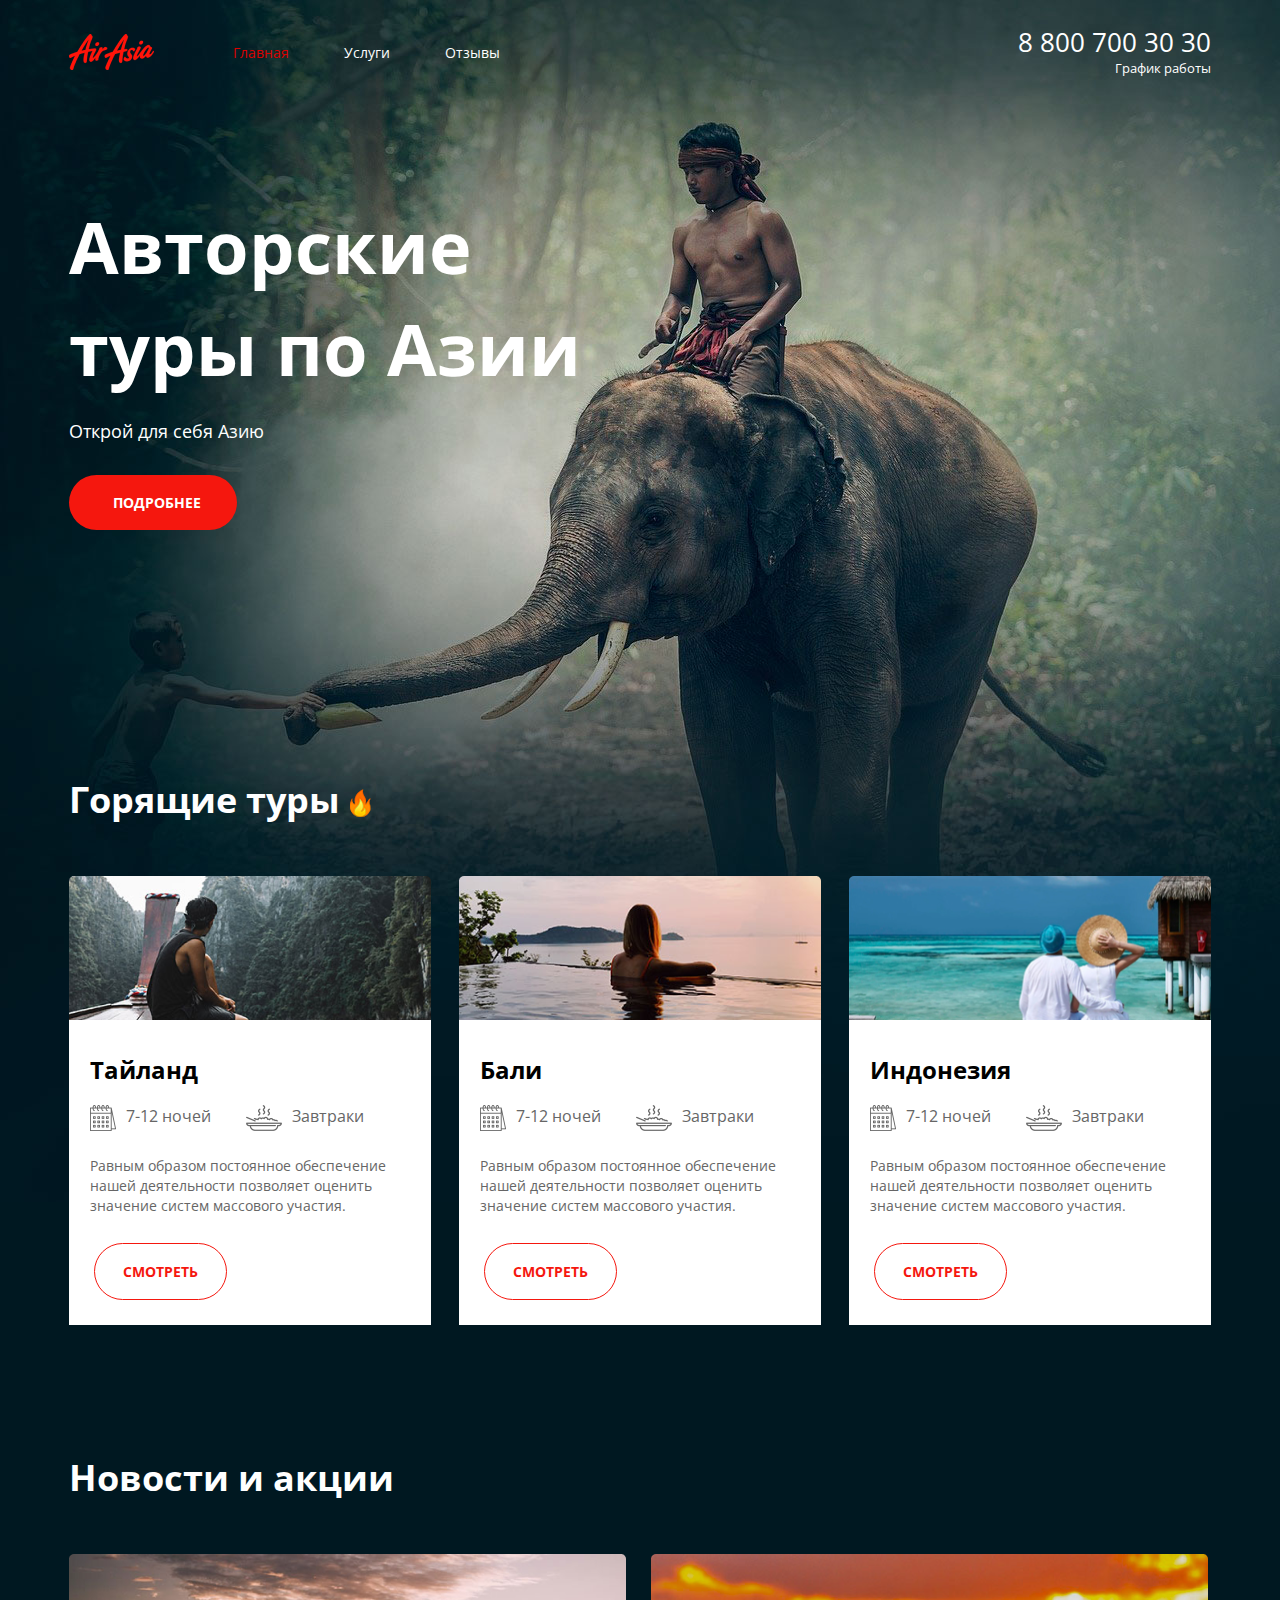
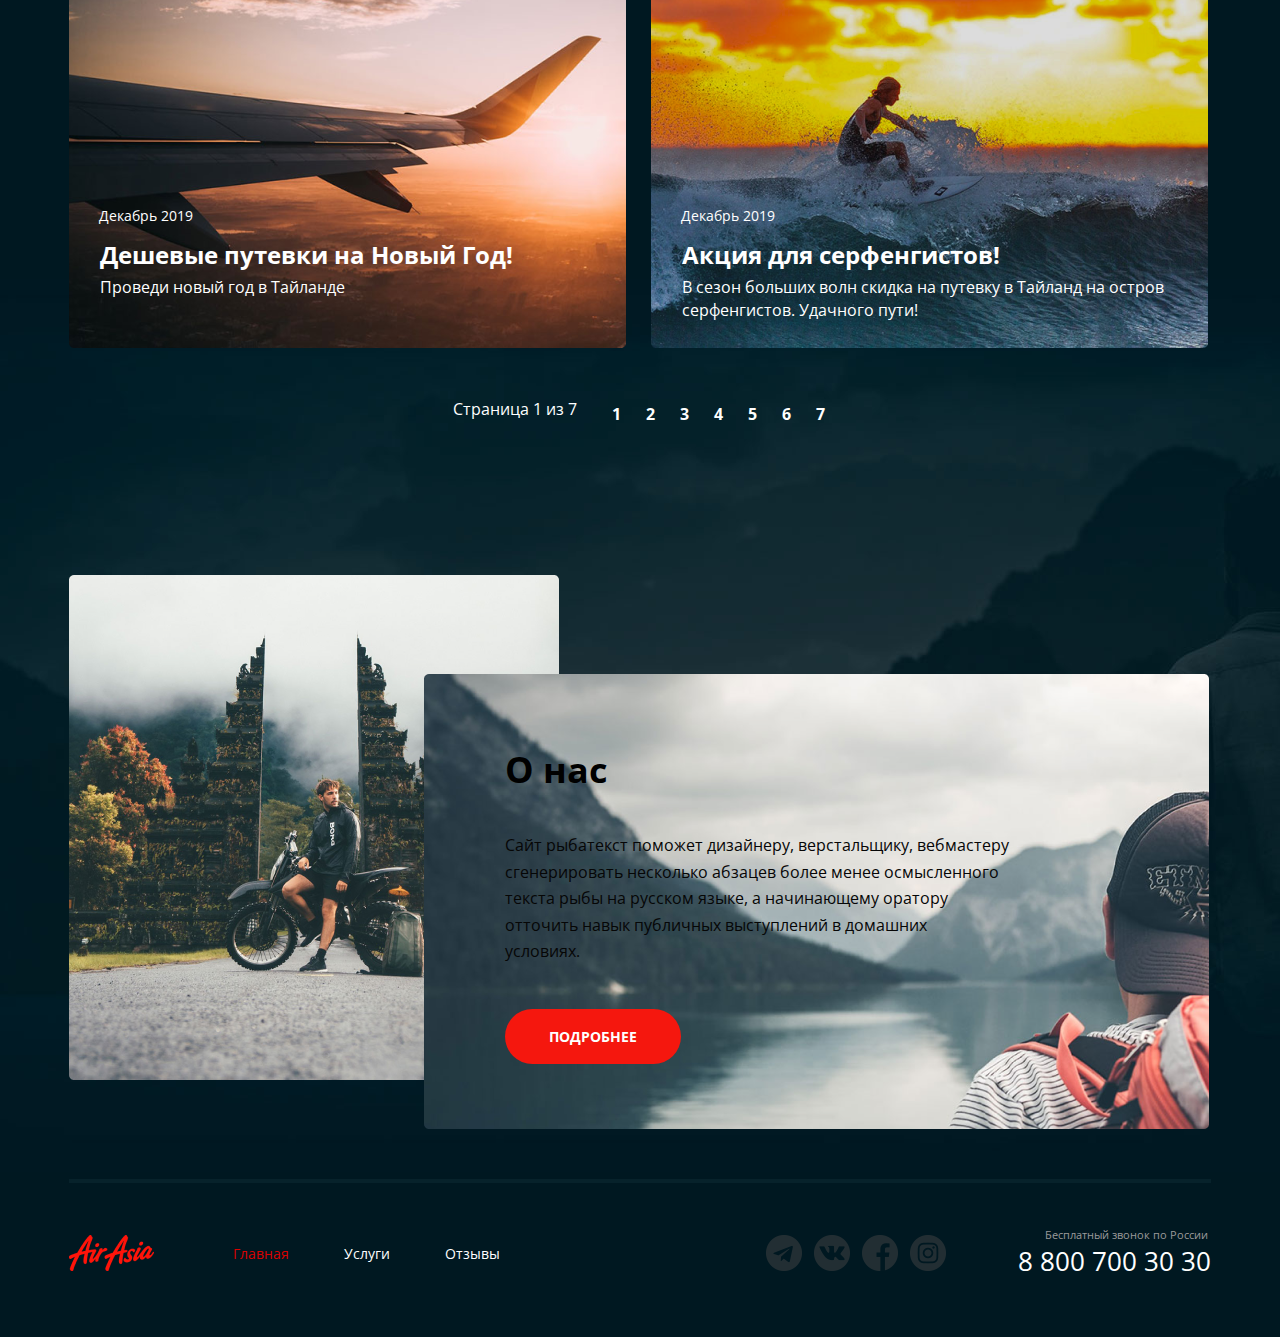
==== commit 721eca65: "comment" ====
--- a/index.html
+++ b/index.html
@@ -27,7 +27,7 @@
 								<a href="services.html" class="menu__link">Услуги</a> 
 							</li>
 							<li class="menu__item">
-								<a href="# " class="menu__link">Отзывы</a> 
+								<a href="reviews.html" class="menu__link">Отзывы</a>
 							</li>
 						</ul>
 					</nav>
@@ -287,7 +287,7 @@
 								<a href="services.html" class="menu__link">Услуги</a> 
 							</li>
 							<li class="menu__item">
-								<a href="# " class="menu__link">Отзывы</a> 
+								<a href="reviews.html" class="menu__link">Отзывы</a> 
 							</li>
 						</ul>
 					</nav>
--- a/main.css
+++ b/main.css
@@ -9,4 +9,8 @@
 @import url(./blocks/topline.css);
 @import url(./blocks/services.css);
 @import url(./blocks/partners.css);
-@import url(./blocks/inner-footer.css);+@import url(./blocks/inner-footer.css);
+@import url(./blocks/reviwes--topline.css);
+@import url(./blocks/reviwes.css);
+@import url(./blocks/wishes.css);
+@import url(./blocks/input.css);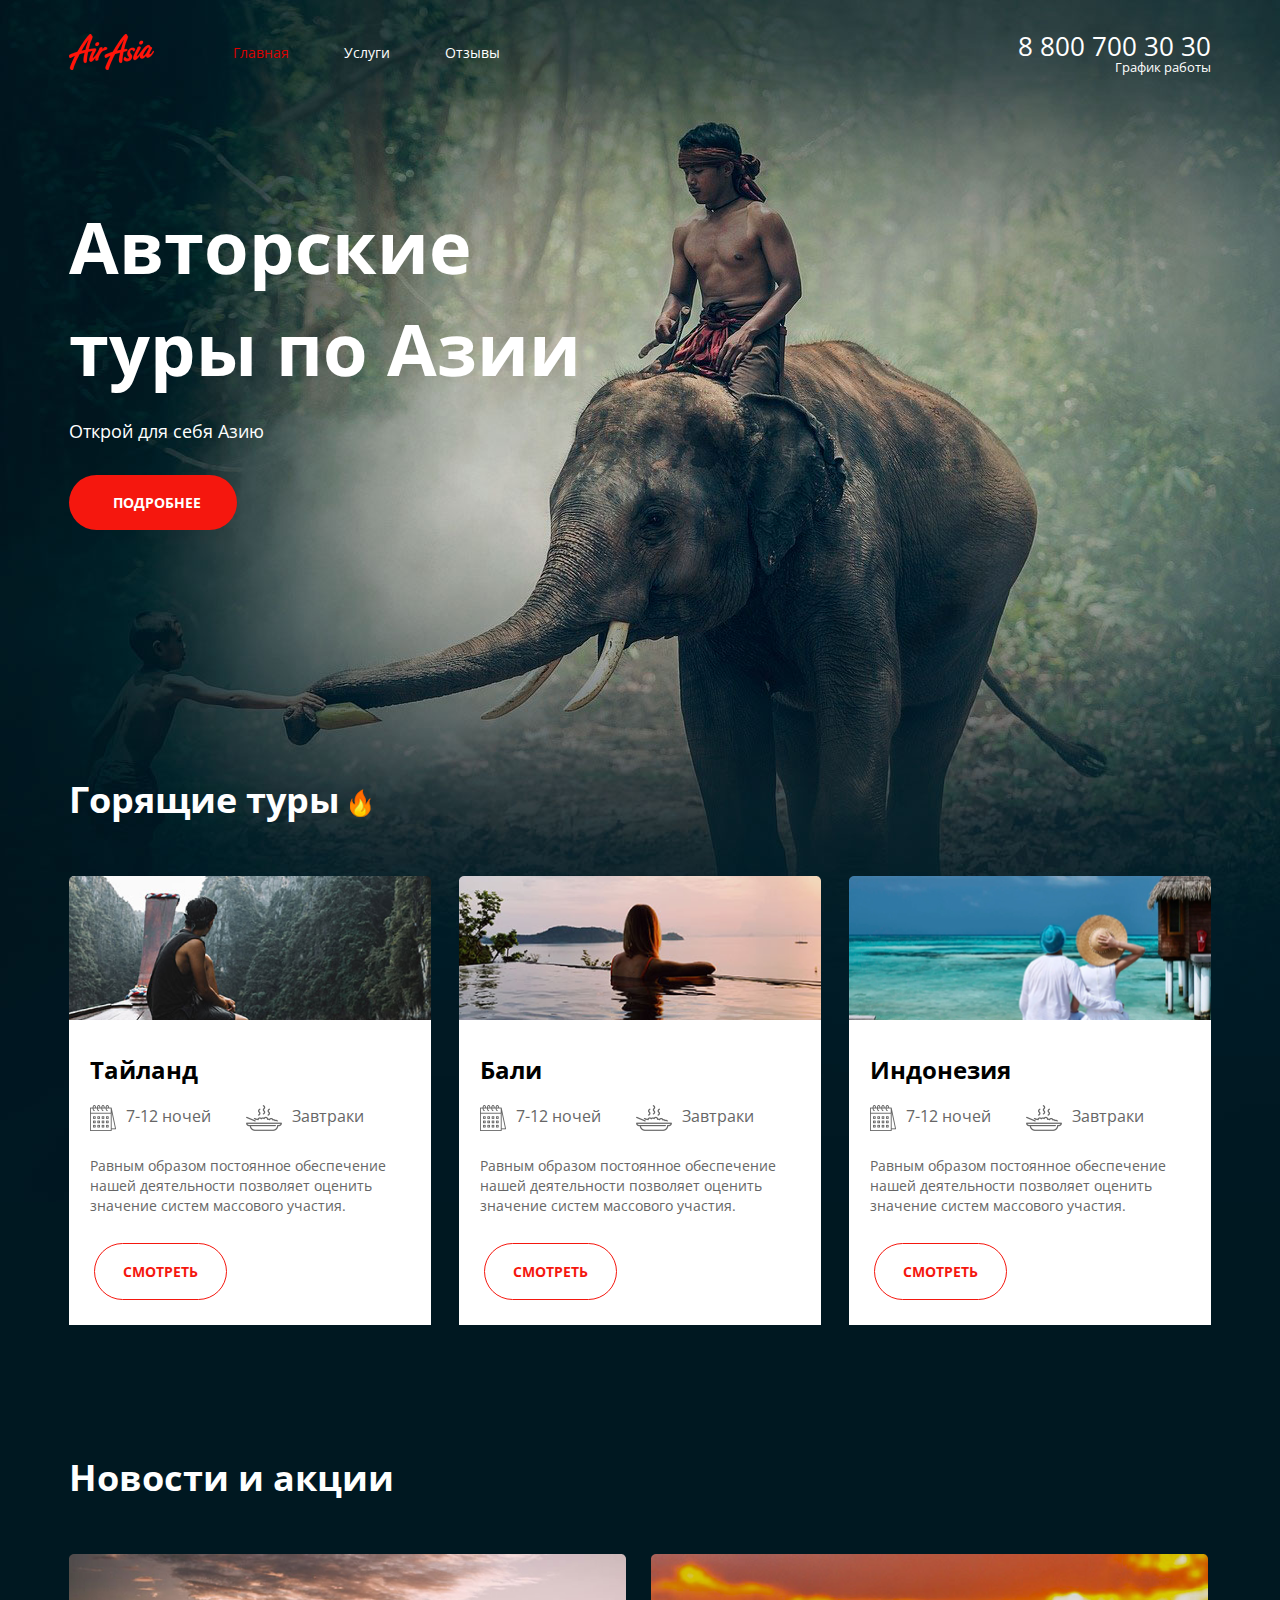
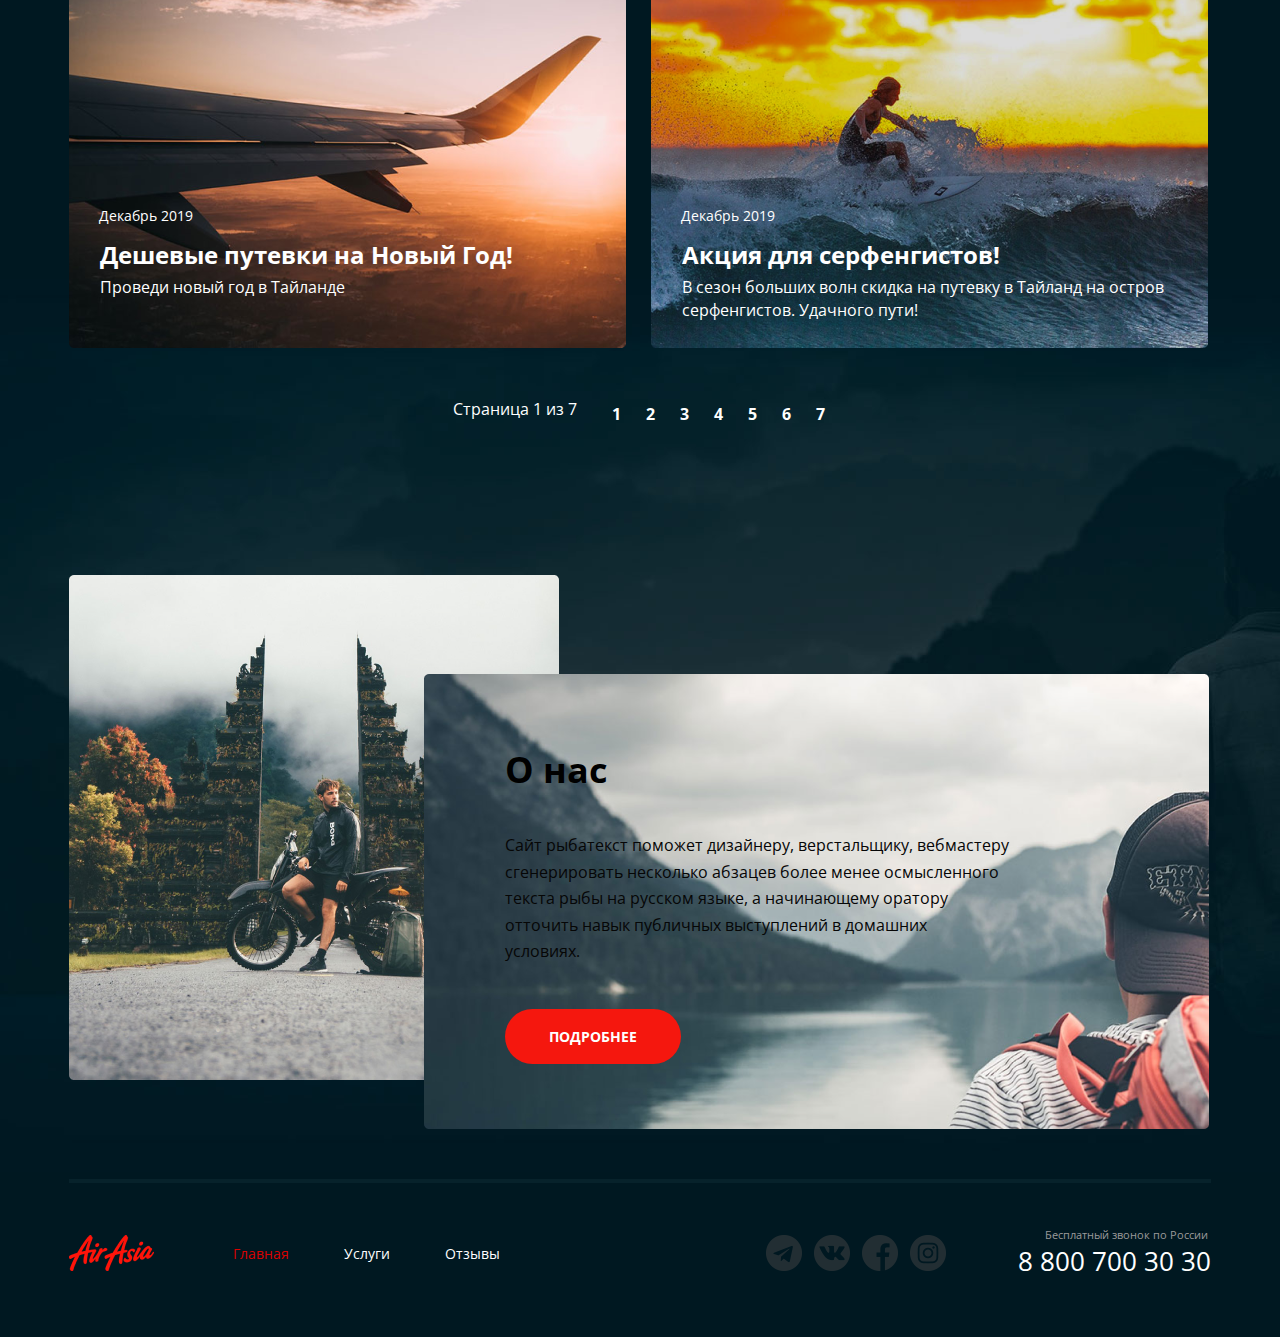
==== commit 6958291a: "comment" ====
--- a/index.html
+++ b/index.html
@@ -36,8 +36,25 @@
 					<a href="tel.:+78007003030" class="contact__phone">
 						8 800 700 30 30
 					</a>
-					<div class="info">
-						<a href="#" class="contact__info">График работы</a>
+					<div class="dropdown">
+						<div class="info">
+							<a href="#" class="contact__info">График работы</a>
+						</div>
+						<div class="figure"></div>
+						<div class="dropdown__menu">
+							<ul class="dropdown__list">
+								<li class="dropdown__item">
+									<p class="dropdown__text">
+										пн-вс: 09:00 - 20:00
+									</p>
+								</li>
+								<li class="dropdown__item">
+									<p class="dropdown__text">
+										Обед: 14:00-14:30
+									</p>
+								</li>
+							</ul>
+						</div>
 					</div>
 				</adress>
 			</div>
--- a/main.css
+++ b/main.css
@@ -13,4 +13,5 @@
 @import url(./blocks/reviwes--topline.css);
 @import url(./blocks/reviwes.css);
 @import url(./blocks/wishes.css);
-@import url(./blocks/input.css);+@import url(./blocks/input.css);
+@import url(./blocks/preview.css);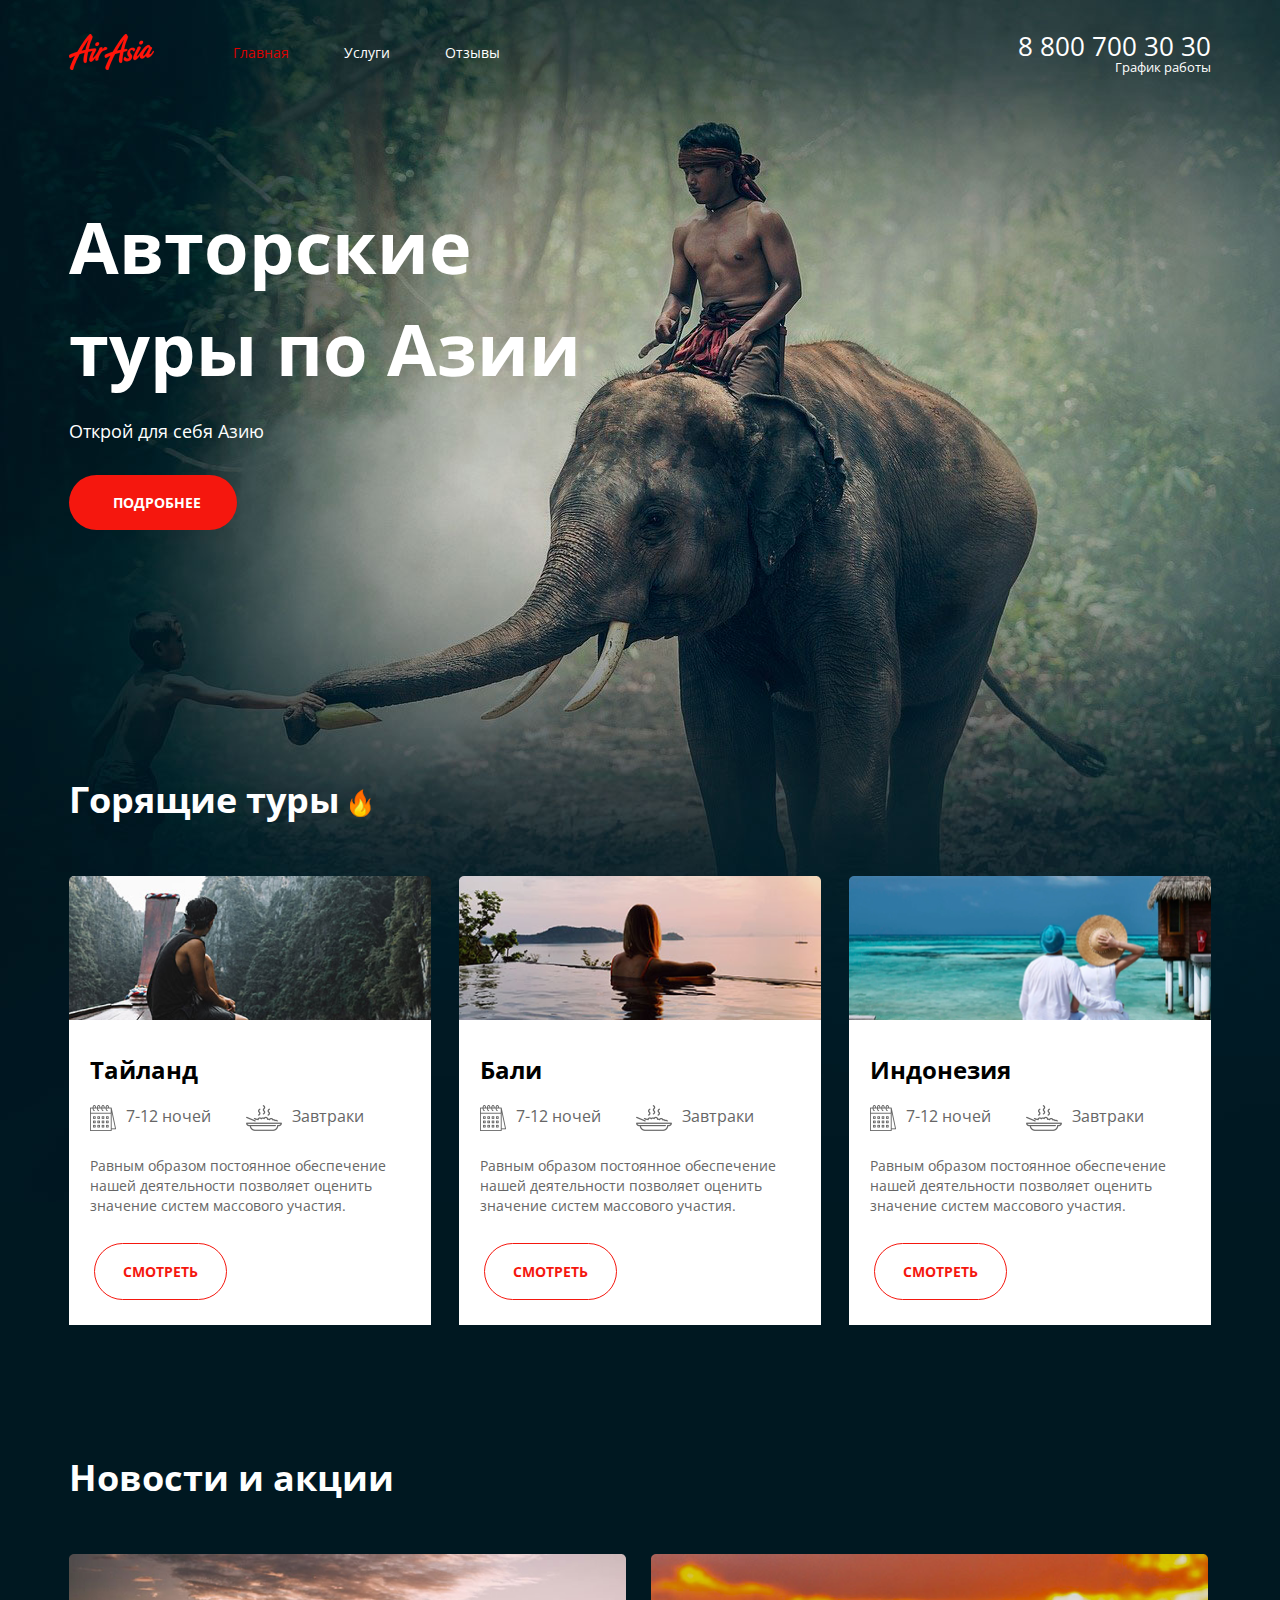
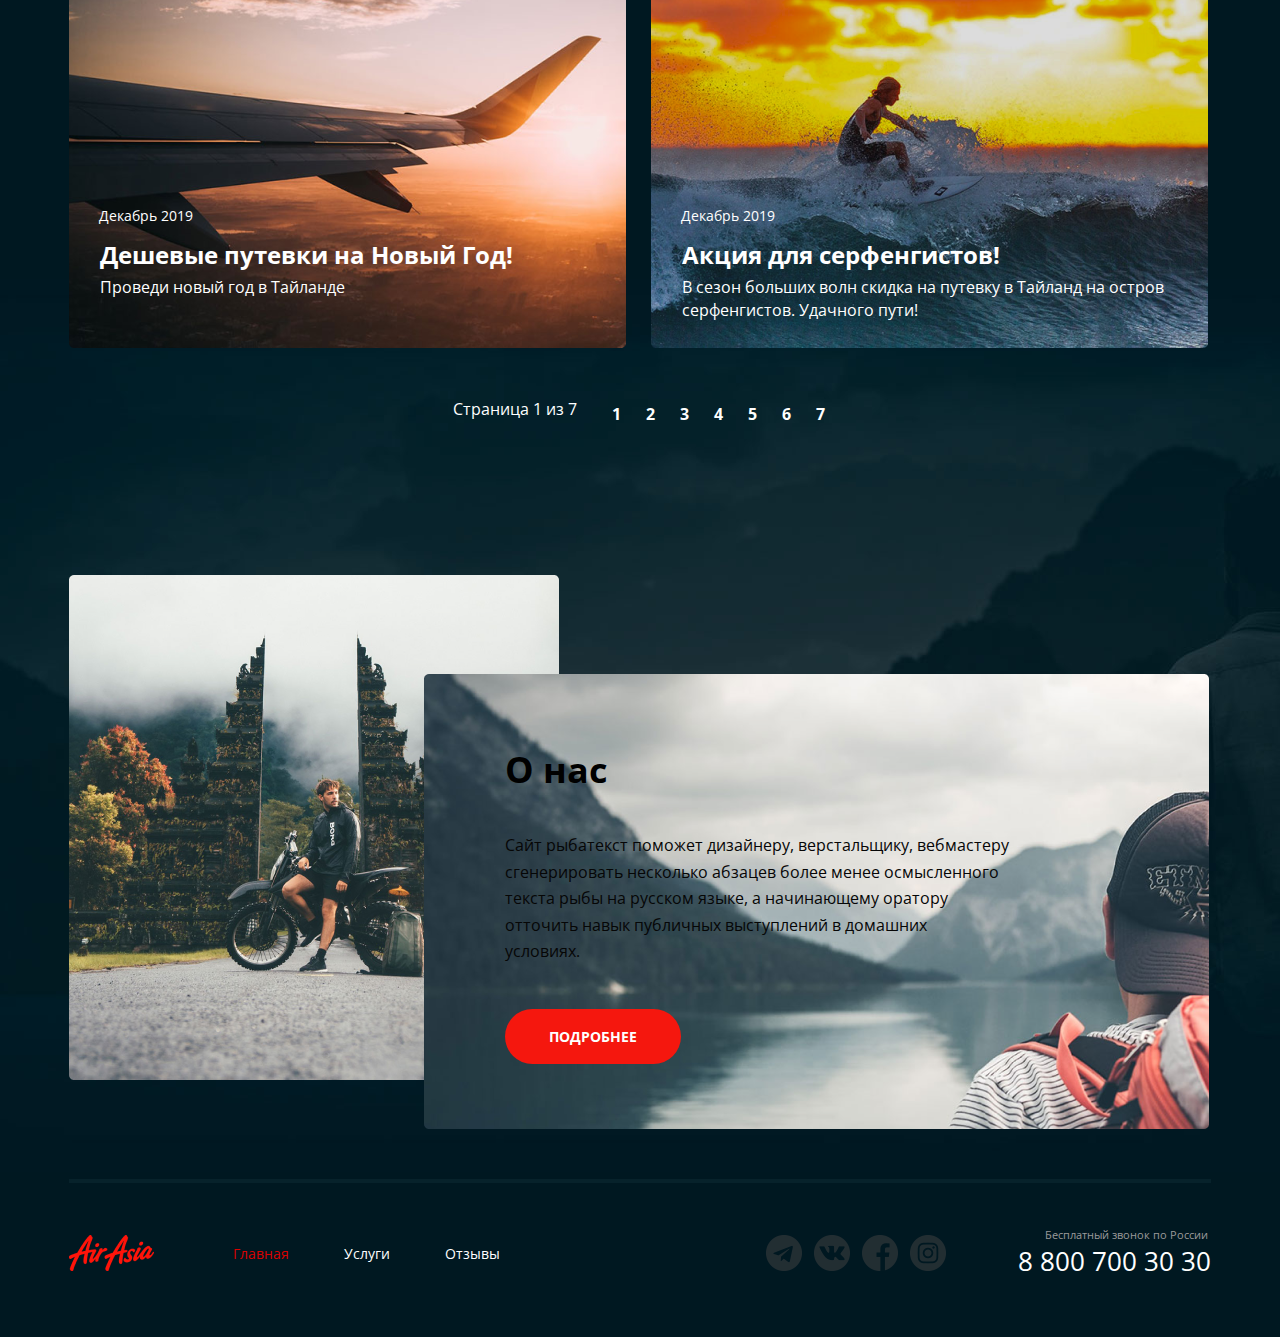
==== commit 2f0aa509: "comment" ====
--- a/index.html
+++ b/index.html
@@ -312,22 +312,22 @@
 				<ul class="socials__list">
 					<li class="socials__item">
 						<a href="#" class="socials__link">
-							<img src="./img/telegram.png" alt="" class="socials__logo">
+							<div class="socials__logo socials__logo-tg"></div>
 						</a>
 					</li>
 					<li class="socials__item">
 						<a href="#" class="socials__link">
-							<img src="./img/vk.png" alt="" class="socials__logo">
+							<div class="socials__logo socials__logo-vk"></div>
 						</a>
 					</li>
 					<li class="socials__item">
 						<a href="#" class="socials__link">
-							<img src="./img/f.png" alt="" class="socials__logo">
+							<div class="socials__logo socials__logo-f"></div>
 						</a>
 					</li>
 					<li class="socials__item">
 						<a href="#" class="socials__link">
-							<img src="./img/in.png" alt="" class="socials__logo">
+							<div class="socials__logo socials__logo-in"></div>
 						</a>
 					</li>
 					<li class="socials__item">
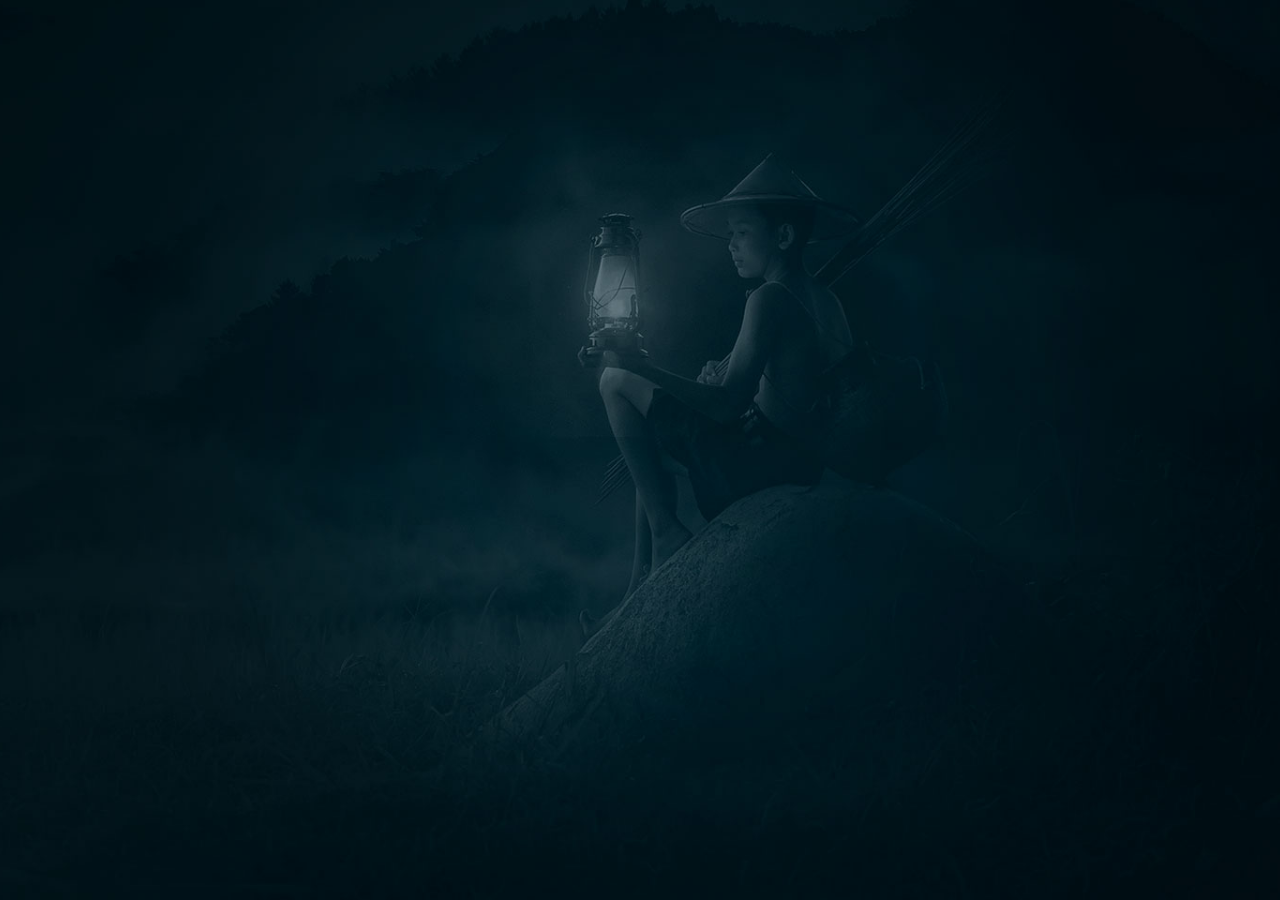
==== commit bd5720f2: "comment" ====
--- a/index.html
+++ b/index.html
@@ -12,335 +12,25 @@
 </head>
 <body>
 	<div class="wrapper wrapper__content">
-		<header class="header">
-			<div class="container header__container">
-				<div class="logo__nav">
-					<a href="#" class="logo">
-						<img src="./img/air__asia__logo.png" alt=" " class="logo__img" />
-					</a>
-					<nav class="menu">
-						<ul class="menu__list">
-							<li class="menu__item menu__item--active">
-								<a href="index.html" class="menu__link">Главная</a>
-							</li>
-							<li class="menu__item">
-								<a href="services.html" class="menu__link">Услуги</a> 
-							</li>
-							<li class="menu__item">
-								<a href="reviews.html" class="menu__link">Отзывы</a>
-							</li>
-						</ul>
-					</nav>
-				</div>
-				<adress class="contact">
-					<a href="tel.:+78007003030" class="contact__phone">
-						8 800 700 30 30
-					</a>
-					<div class="dropdown">
-						<div class="info">
-							<a href="#" class="contact__info">График работы</a>
-						</div>
-						<div class="figure"></div>
-						<div class="dropdown__menu">
-							<ul class="dropdown__list">
-								<li class="dropdown__item">
-									<p class="dropdown__text">
-										пн-вс: 09:00 - 20:00
-									</p>
-								</li>
-								<li class="dropdown__item">
-									<p class="dropdown__text">
-										Обед: 14:00-14:30
-									</p>
-								</li>
-							</ul>
-						</div>
-					</div>
-				</adress>
-			</div>
-		</header>
-		<main class="maincontent">
-			<section class="hello">
-				<div class="container hello__container">
-					<h1 class="hello__tiltle">
-						Авторские<br>
-						туры по Азии
-					</h1>
-					<div class="hello__subtiltle">
-						Открой для себя Азию
-					</div>
-					<a href="#" class="button">
-						Подробнее
-					</a>
-				</div>
-			</section>
-			<section class="offers">
-				<div class="container offers__container">
-					<div class="tiltles">
-						<h2 class="tiltle ">
-							Горящие туры
-						</h2>
-							<img src="./img/flame__logo.png" alt="" class="tiltle--logo">
-					</div>
-					<ul class="offers__list">
-						<li class="offers__item">
-							<img src="./img/thailand.png" alt="" class="offers__img">
-							<ul class="offers__feature">
-								<li class="offers__feature--tiltle">
-									<h5 class="offers__tiltle">
-										Тайланд
-									</h5>
-								</li>
-								<li class="offers__feature--item">
-										<img src="./img/calend.png" alt="" class="offers__feature--icon">
-										<div class="offers__feature--text">
-												7-12 ночей
-										</div>
-										<img src="./img/meal.png" alt="" class="offers__feature--icon">
-										<div class="offers__feature--text">
-											Завтраки
-										</div>
-								</li>
-								<li class="offers__feature--item">
-									<p class="offers__text">
-										Равным образом постоянное обеспечение<br>
-										нашей деятельности позволяет оценить<br>
-										значение систем массового участия.
-									</p>
-								</li>
-								<li class="offers__feature--button">
-									<a href="#" class="button button--light">
-										Смотреть
-									</a>
-								</li>
-							</ul>
-						</li>
-						<li class="offers__item">
-							<img src="./img/bali.png" alt="" class="offers__img">
-							<ul class="offers__feature">
-								<li class="offers__feature--tiltle">
-									<h5 class="offers__tiltle">
-										Бали
-									</h5>
-								</li>
-								<li class="offers__feature--item">
-									<img src="./img/calend.png" alt="" class="offers__feature--icon">
-									<div class="offers__feature--text">
-										7-12 ночей
-									</div>
-									<img src="./img/meal.png" alt="" class="offers__feature--icon">
-									<div class="offers__feature--text">
-										Завтраки
-									</div>
-								</li>
-								<li class="offers__feature--item">
-									<p class="offers__text">
-										Равным образом постоянное обеспечение<br>
-										нашей деятельности позволяет оценить<br>
-										значение систем массового участия.
-									</p>
-								</li>
-								<li class="offers__feature--button">
-									<a href="#" class="button button--light">
-										Смотреть
-									</a>
-								</li>
-							</ul>
-						</li>
-						<li class="offers__item">
-							<img src="./img/indonesia.png" alt="" class="offers__img">
-							<ul class="offers__feature">
-								<li class="offers__feature--tiltle">
-									<h5 class="offers__tiltle">
-										Индонезия
-									</h5>
-								</li>
-								<li class="offers__feature--item">
-									<img src="./img/calend.png" alt="" class="offers__feature--icon">
-									<div class="offers__feature--text">
-										7-12 ночей
-									</div>
-									<img src="./img/meal.png" alt="" class="offers__feature--icon">
-									<div class="offers__feature--text">
-										Завтраки
-									</div>
-								</li>
-								<li class="offers__feature--item">
-									<p class="offers__text">
-										Равным образом постоянное обеспечение<br>
-										нашей деятельности позволяет оценить<br>
-										значение систем массового участия.
-									</p>
-								</li>
-								<li class="offers__feature--button">
-									<a href="#" class="button button--light">
-										Смотреть
-									</a>
-								</li>
-							</ul>
-						</li>
-					</ul>
-				</div>
-			</section>
-			<section class="promotions">
-				<div class="container promotions__container">
-					<h2 class="tiltle">
-						Новости и акции
-					</h2>
-					<ul class="promotions__list">
-						<li class="promotions__item-one">
-							<ul class="promotions__feature">
-								<li class="promotions__feature--item">
-									<p class="promotions__text--tiltle">
-										Декабрь 2019
-									</p>
-								</li>
-								<h3 class="promotions__tiltle">
-									Дешевые путевки на Новый Год!
-								</h3>
-								<li class="promotions__feature--item">
-									<p class="promotions__text">
-										Проведи новый год в Тайланде
-									</p>
-								</li>
-							</ul>
-						</li>
-						<li class="promotions__item-two">
-							<ul class="promotions__feature">
-								<li class="promotions__feature--item">
-									<p class="promotions__text--tiltle">
-										Декабрь 2019
-									</p>
-								</li>
-								<h3 class="promotions__tiltle">
-									Акция для серфенгистов!
-								</h3>
-								<li class="promotions__feature--item">
-									<p class="promotions__text">
-										В сезон больших волн скидка на путевку в Тайланд на остров<br>
-										серфенгистов. Удачного пути!
-									</p>
-								</li>
-							</ul>
-						</li>
-					</ul>
-					<div class="pages">
-						<p class="page">
-							Страница 1 из 7
+		<div class="preview__container">
+			<div class="preview__content">
+				<ul class="preview__list">
+					<li class="preview__item">
+						<div class="preview__logo"></div>
+					</li>
+					<li class="preview__item">
+						<p class="preview__tiltle">
+							Открой для себя Азию
 						</p>
-						<ul class="pages__list">
-							<li class="pages__item">
-								<a href="#" class="pages__item--button">
-									1
-								</a>
-							</li>
-							<li class="pages__item">
-								<a href="#" class="pages__item--button">
-									2
-								</a>
-							</li>
-							<li class="pages__item">
-								<a href="#" class="pages__item--button">
-									3
-								</a>
-							</li>
-							<li class="pages__item">
-								<a href="#" class="pages__item--button">
-									4
-								</a>
-							</li>
-							<li class="pages__item">
-								<a href="#" class="pages__item--button">
-									5
-								</a>
-							</li>
-							<li class="pages__item">
-								<a href="#" class="pages__item--button">
-									6
-								</a>
-							</li>
-							<li class="pages__item">
-								<a href="#" class="pages__item--button">
-									7
-								</a>
-							</li>
-						</ul>
-					</div>
-				</div>
-			</section>
-			<section class="aboutus">
-				<div class="container aboutus__container">
-					<div class="aboutus__logo-first"></div>
-					<div class="aboutus__logo-second">
-						<h2 class="tiltle tiltle--color-black">
-							О нас
-						</h2>
-						<p class="aboutus__content">
-							Сайт рыбатекст поможет дизайнеру, верстальщику, вебмастеру<br>
-							сгенерировать несколько абзацев более менее осмысленного<br>
-							текста рыбы на русском языке, а начинающему оратору<br>
-							отточить навык публичных выступлений в домашних<br>
-							условиях. 
-						</p>
-						<a href="#" class="button aboutus__button">
-							Подробнее
-						</a>
-					</div>
-				</div>
-			</section>
-		</main>
-		<footer class="footer">
-			<div class="container footer__container footer__container--section">
-				<div class="logo__nav logo__nav--footer">
-					<a href="#" class="logo">
-						<img src="./img/air__asia__logo.png" alt=" " class="logo__img" />
-					</a>
-					<nav class="menu">
-						<ul class="menu__list">
-							<li class="menu__item menu__item--active">
-								<a href="index.html" class="menu__link">Главная</a>
-							</li>
-							<li class="menu__item">
-								<a href="services.html" class="menu__link">Услуги</a> 
-							</li>
-							<li class="menu__item">
-								<a href="reviews.html" class="menu__link">Отзывы</a> 
-							</li>
-						</ul>
-					</nav>
-				</div>
-				<ul class="socials__list">
-					<li class="socials__item">
-						<a href="#" class="socials__link">
-							<div class="socials__logo socials__logo-tg"></div>
+					</li>
+					<li class="preview__item">
+						<a href="./main.html" class="button preview__button">
+							Войти
 						</a>
 					</li>
-					<li class="socials__item">
-						<a href="#" class="socials__link">
-							<div class="socials__logo socials__logo-vk"></div>
-						</a>
-					</li>
-					<li class="socials__item">
-						<a href="#" class="socials__link">
-							<div class="socials__logo socials__logo-f"></div>
-						</a>
-					</li>
-					<li class="socials__item">
-						<a href="#" class="socials__link">
-							<div class="socials__logo socials__logo-in"></div>
-						</a>
-					</li>
-					<li class="socials__item">
-						<p class="contact__text contact__text--small">
-							Бесплатный звонок по России
-						</p>
-						<a href="tel.:+78007003030" class="contact__phone footer__phone">
-							8 800 700 30 30
-						</a>
-					</li>
-				</ul>	
+				</ul>
 			</div>
-		</footer>
+		</div>
 	</div>
 </body>
 </html>